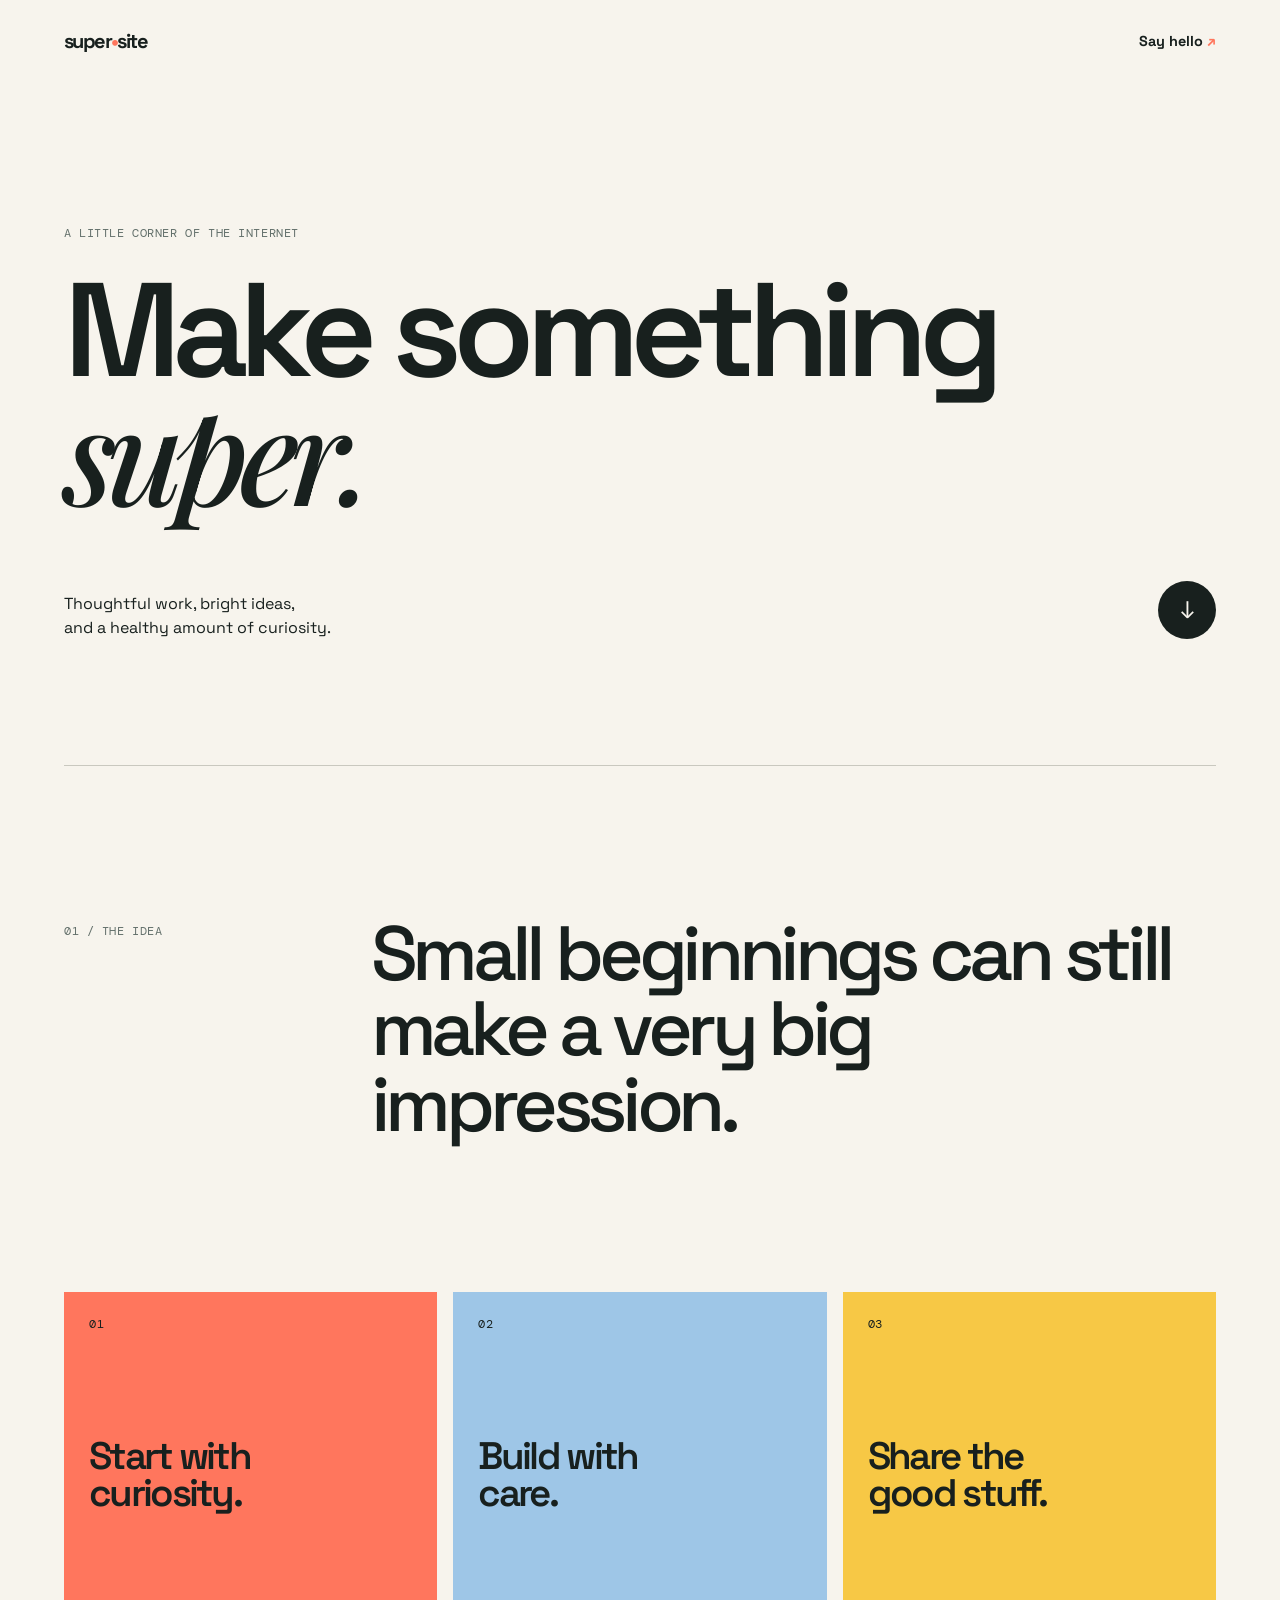
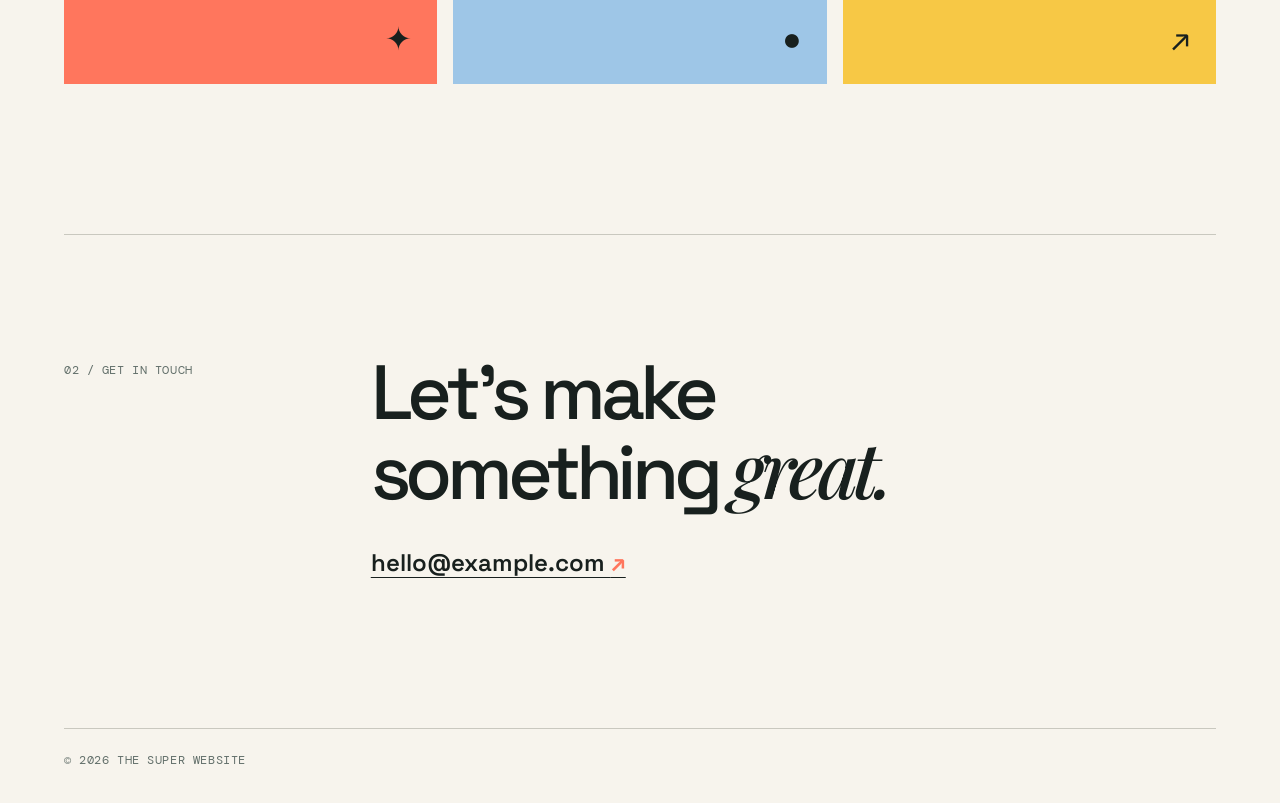
==== index.html @ 9b7f5439 "Create initial website" ====
<!doctype html>
<html lang="en">
  <head>
    <meta charset="UTF-8" />
    <meta name="viewport" content="width=device-width, initial-scale=1.0" />
    <meta name="description" content="The Super Website — big ideas, made simple." />
    <title>The Super Website</title>
    <link rel="stylesheet" href="styles.css" />
  </head>
  <body>
    <main>
      <nav class="nav" aria-label="Main navigation">
        <a class="brand" href="#top">super<span>•</span>site</a>
        <a class="nav-link" href="#hello">Say hello <span aria-hidden="true">↗</span></a>
      </nav>

      <section class="hero" id="top">
        <p class="eyebrow">A little corner of the internet</p>
        <h1>Make something<br /><em>super.</em></h1>
        <div class="hero-bottom">
          <p>Thoughtful work, bright ideas,<br />and a healthy amount of curiosity.</p>
          <a class="round-link" href="#hello" aria-label="Jump to contact section">↓</a>
        </div>
      </section>

      <section class="statement">
        <p class="section-label">01 / The idea</p>
        <h2>Small beginnings can still make a very big impression.</h2>
      </section>

      <section class="cards" aria-label="Highlights">
        <article class="card coral">
          <p>01</p>
          <h3>Start with<br />curiosity.</h3>
          <span>✦</span>
        </article>
        <article class="card blue">
          <p>02</p>
          <h3>Build with<br />care.</h3>
          <span>●</span>
        </article>
        <article class="card yellow">
          <p>03</p>
          <h3>Share the<br />good stuff.</h3>
          <span>↗</span>
        </article>
      </section>

      <section class="hello" id="hello">
        <p class="section-label">02 / Get in touch</p>
        <h2>Let’s make<br />something <em>great.</em></h2>
        <a class="email" href="mailto:hello@example.com">hello@example.com <span>↗</span></a>
      </section>
    </main>
    <footer>© 2026 The Super Website</footer>
  </body>
</html>
---- styles.css ----
@import url('https://fonts.googleapis.com/css2?family=DM+Mono&family=Playfair+Display:ital,wght@0,500;0,600;1,500;1,600&family=Space+Grotesk:wght@400;500;600;700&display=swap');

:root {
  --ink: #18201e;
  --paper: #f7f4ed;
  --coral: #ff765d;
  --blue: #9ec6e7;
  --yellow: #f7c845;
}

* { box-sizing: border-box; }
html { scroll-behavior: smooth; }
body { margin: 0; background: var(--paper); color: var(--ink); font-family: 'Space Grotesk', sans-serif; }
main { max-width: 1320px; margin: 0 auto; padding: 0 5vw; }
.nav { display: flex; justify-content: space-between; align-items: center; padding: 28px 0; font-weight: 700; }
.brand { color: inherit; font-size: 1.25rem; letter-spacing: -.08em; text-decoration: none; }
.brand span { color: var(--coral); }
.nav-link { color: inherit; font-size: .9rem; text-decoration: none; }
.nav-link span, .email span { color: var(--coral); }
.hero { min-height: 76vh; display: flex; flex-direction: column; justify-content: center; padding: 7vh 0 5vh; border-bottom: 1px solid #c9c8bf; }
.eyebrow, .section-label, .card p, footer { font-family: 'DM Mono', monospace; font-size: .72rem; letter-spacing: .05em; text-transform: uppercase; }
.eyebrow { margin: 0 0 30px; color: #63706b; }
h1, h2, h3 { letter-spacing: -.07em; margin: 0; }
h1 { font-size: clamp(4rem, 10.4vw, 9.6rem); font-weight: 600; line-height: .9; }
em { font-family: 'Playfair Display', serif; font-weight: 500; }
.hero-bottom { align-items: end; display: flex; justify-content: space-between; margin-top: 60px; }
.hero-bottom p { line-height: 1.45; margin: 0; }
.round-link { align-items: center; background: var(--ink); border-radius: 50%; color: var(--paper); display: flex; font-size: 1.5rem; height: 58px; justify-content: center; text-decoration: none; width: 58px; }
.statement { display: grid; grid-template-columns: 1fr 3fr; gap: 25px; padding: 150px 0; }
.section-label { color: #63706b; margin: 8px 0 0; }
h2 { font-size: clamp(2.65rem, 6vw, 6rem); font-weight: 500; line-height: .98; }
.cards { display: grid; grid-template-columns: repeat(3, 1fr); gap: 16px; }
.card { aspect-ratio: 1 / 1.05; display: flex; flex-direction: column; justify-content: space-between; padding: 25px; }
.card p { margin: 0; }
.card h3 { font-size: clamp(1.6rem, 3vw, 3rem); font-weight: 600; line-height: .96; }
.card span { align-self: flex-end; font-size: 2rem; }
.coral { background: var(--coral); }.blue { background: var(--blue); }.yellow { background: var(--yellow); }
.hello { border-top: 1px solid #c9c8bf; display: grid; grid-template-columns: 1fr 3fr; gap: 25px; margin-top: 150px; padding: 120px 0 150px; }
.email { color: inherit; font-size: clamp(1rem, 2vw, 1.5rem); font-weight: 600; grid-column: 2; margin-top: 12px; text-decoration-thickness: 1px; text-underline-offset: 6px; }
footer { border-top: 1px solid #c9c8bf; color: #63706b; margin: 0 5vw; max-width: 1320px; padding: 24px 0 35px; }
@media (max-width: 700px) {
  main { padding: 0 6vw; }.hero { min-height: 70vh; }.statement, .hello { display: block; padding: 85px 0; }.statement h2, .hello h2 { margin-top: 35px; }.cards { grid-template-columns: 1fr; }.card { aspect-ratio: 1.5 / 1; }.hello { margin-top: 80px; }.email { display: inline-block; margin-top: 38px; } footer { margin: 0 6vw; }
}
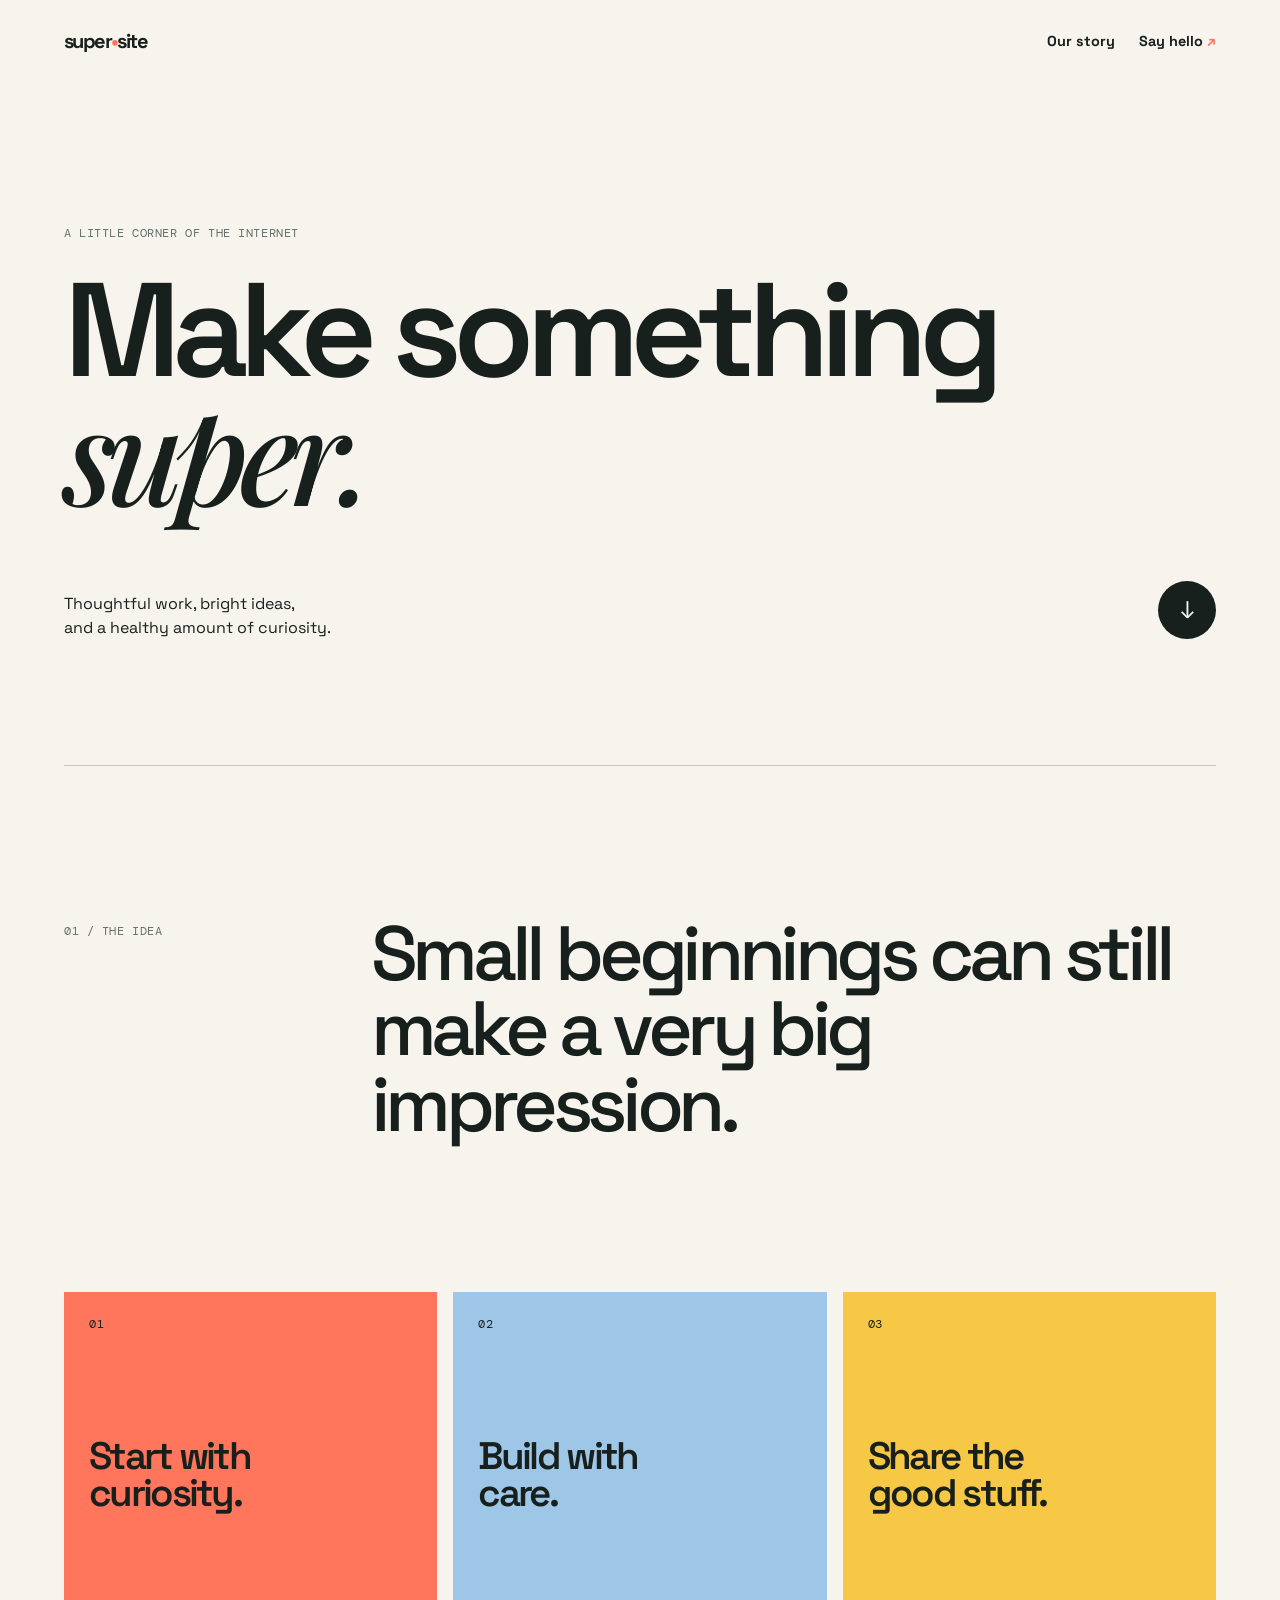
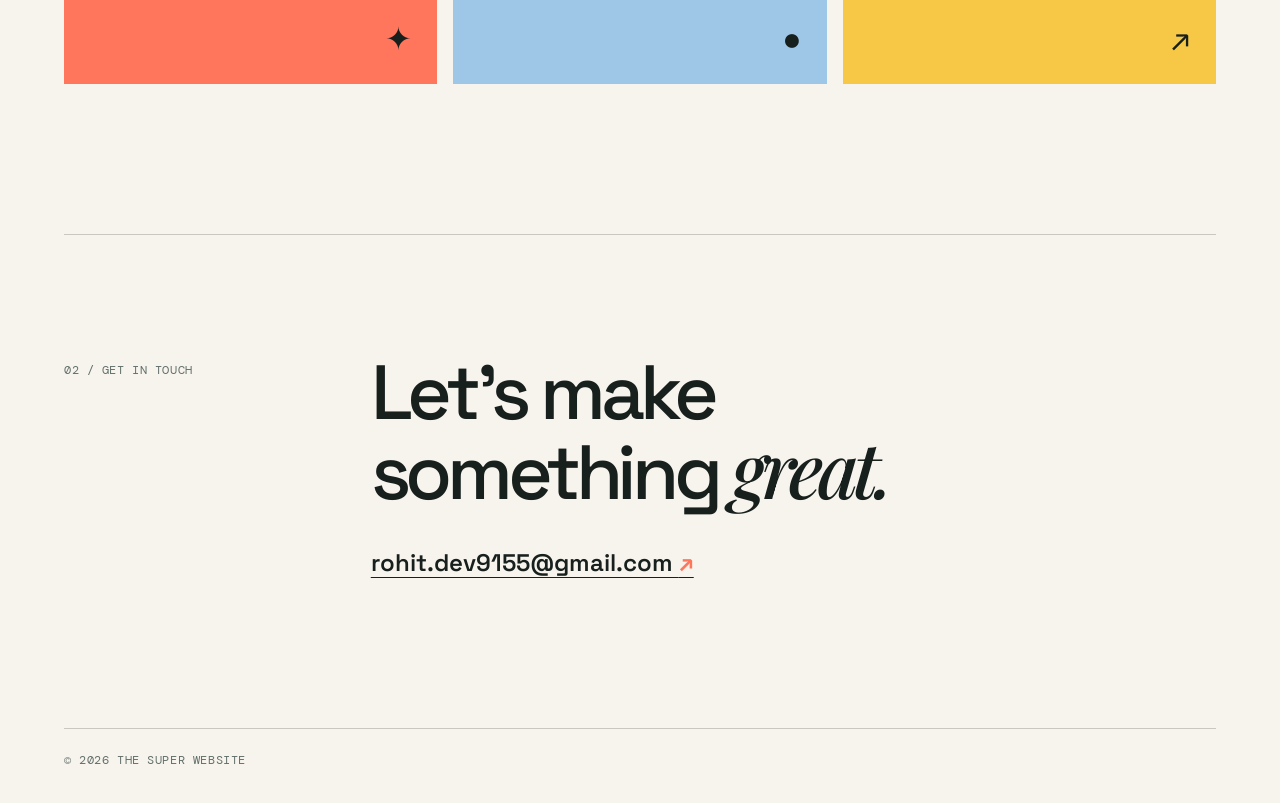
==== commit 1aed9623: "Add story page" ====
--- a/index.html
+++ b/index.html
@@ -11,7 +11,10 @@
     <main>
       <nav class="nav" aria-label="Main navigation">
         <a class="brand" href="#top">super<span>•</span>site</a>
-        <a class="nav-link" href="#hello">Say hello <span aria-hidden="true">↗</span></a>
+        <div class="nav-links">
+          <a class="nav-link" href="story.html">Our story</a>
+          <a class="nav-link" href="#hello">Say hello <span aria-hidden="true">↗</span></a>
+        </div>
       </nav>
 
       <section class="hero" id="top">
@@ -49,7 +52,7 @@
       <section class="hello" id="hello">
         <p class="section-label">02 / Get in touch</p>
         <h2>Let’s make<br />something <em>great.</em></h2>
-        <a class="email" href="mailto:hello@example.com">hello@example.com <span>↗</span></a>
+        <a class="email" href="mailto:rohit.dev9155@gmail.com">rohit.dev9155@gmail.com <span>↗</span></a>
       </section>
     </main>
     <footer>© 2026 The Super Website</footer>
--- a/styles.css
+++ b/styles.css
@@ -13,6 +13,7 @@
 body { margin: 0; background: var(--paper); color: var(--ink); font-family: 'Space Grotesk', sans-serif; }
 main { max-width: 1320px; margin: 0 auto; padding: 0 5vw; }
 .nav { display: flex; justify-content: space-between; align-items: center; padding: 28px 0; font-weight: 700; }
+.nav-links { display: flex; gap: 24px; }
 .brand { color: inherit; font-size: 1.25rem; letter-spacing: -.08em; text-decoration: none; }
 .brand span { color: var(--coral); }
 .nav-link { color: inherit; font-size: .9rem; text-decoration: none; }
@@ -37,7 +38,19 @@
 .coral { background: var(--coral); }.blue { background: var(--blue); }.yellow { background: var(--yellow); }
 .hello { border-top: 1px solid #c9c8bf; display: grid; grid-template-columns: 1fr 3fr; gap: 25px; margin-top: 150px; padding: 120px 0 150px; }
 .email { color: inherit; font-size: clamp(1rem, 2vw, 1.5rem); font-weight: 600; grid-column: 2; margin-top: 12px; text-decoration-thickness: 1px; text-underline-offset: 6px; }
+.story-hero { border-bottom: 1px solid #c9c8bf; padding: 11vh 0 12vh; }
+.story-hero h1 { margin-top: 32px; }
+.story-intro { font-size: clamp(1.2rem, 2.3vw, 1.75rem); line-height: 1.3; margin: 64px 0 0 auto; max-width: 450px; }
+.principles { display: grid; gap: 25px; grid-template-columns: 1fr 3fr; padding: 140px 0; }
+.principles > .section-label { margin-top: 14px; }
+.principle-list article { align-items: start; border-top: 1px solid #c9c8bf; display: grid; gap: 24px; grid-template-columns: 60px 1fr 1fr; padding: 26px 0 42px; }
+.principle-list span { font-family: 'DM Mono', monospace; font-size: .74rem; padding-top: 9px; }
+.principle-list h2 { font-size: clamp(2.2rem, 4vw, 4.2rem); }
+.principle-list p { line-height: 1.45; margin: 10px 0 0; max-width: 250px; }
+.story-cta { background: var(--blue); margin-bottom: 110px; padding: clamp(40px, 7vw, 90px); }
+.story-cta h2 { margin-top: 65px; }
+.story-cta a { color: inherit; text-decoration: none; }
 footer { border-top: 1px solid #c9c8bf; color: #63706b; margin: 0 5vw; max-width: 1320px; padding: 24px 0 35px; }
 @media (max-width: 700px) {
-  main { padding: 0 6vw; }.hero { min-height: 70vh; }.statement, .hello { display: block; padding: 85px 0; }.statement h2, .hello h2 { margin-top: 35px; }.cards { grid-template-columns: 1fr; }.card { aspect-ratio: 1.5 / 1; }.hello { margin-top: 80px; }.email { display: inline-block; margin-top: 38px; } footer { margin: 0 6vw; }
+  main { padding: 0 6vw; }.nav-links { gap: 16px; }.hero { min-height: 70vh; }.statement, .hello, .principles { display: block; padding: 85px 0; }.statement h2, .hello h2, .principles h2 { margin-top: 35px; }.cards { grid-template-columns: 1fr; }.card { aspect-ratio: 1.5 / 1; }.hello { margin-top: 80px; }.email { display: inline-block; margin-top: 38px; }.principle-list { margin-top: 45px; }.principle-list article { grid-template-columns: 35px 1fr; }.principle-list p { grid-column: 2; margin-top: 0; }.story-hero { padding: 8vh 0; }.story-intro { margin-top: 45px; }.story-cta { margin-bottom: 65px; } footer { margin: 0 6vw; }
 }
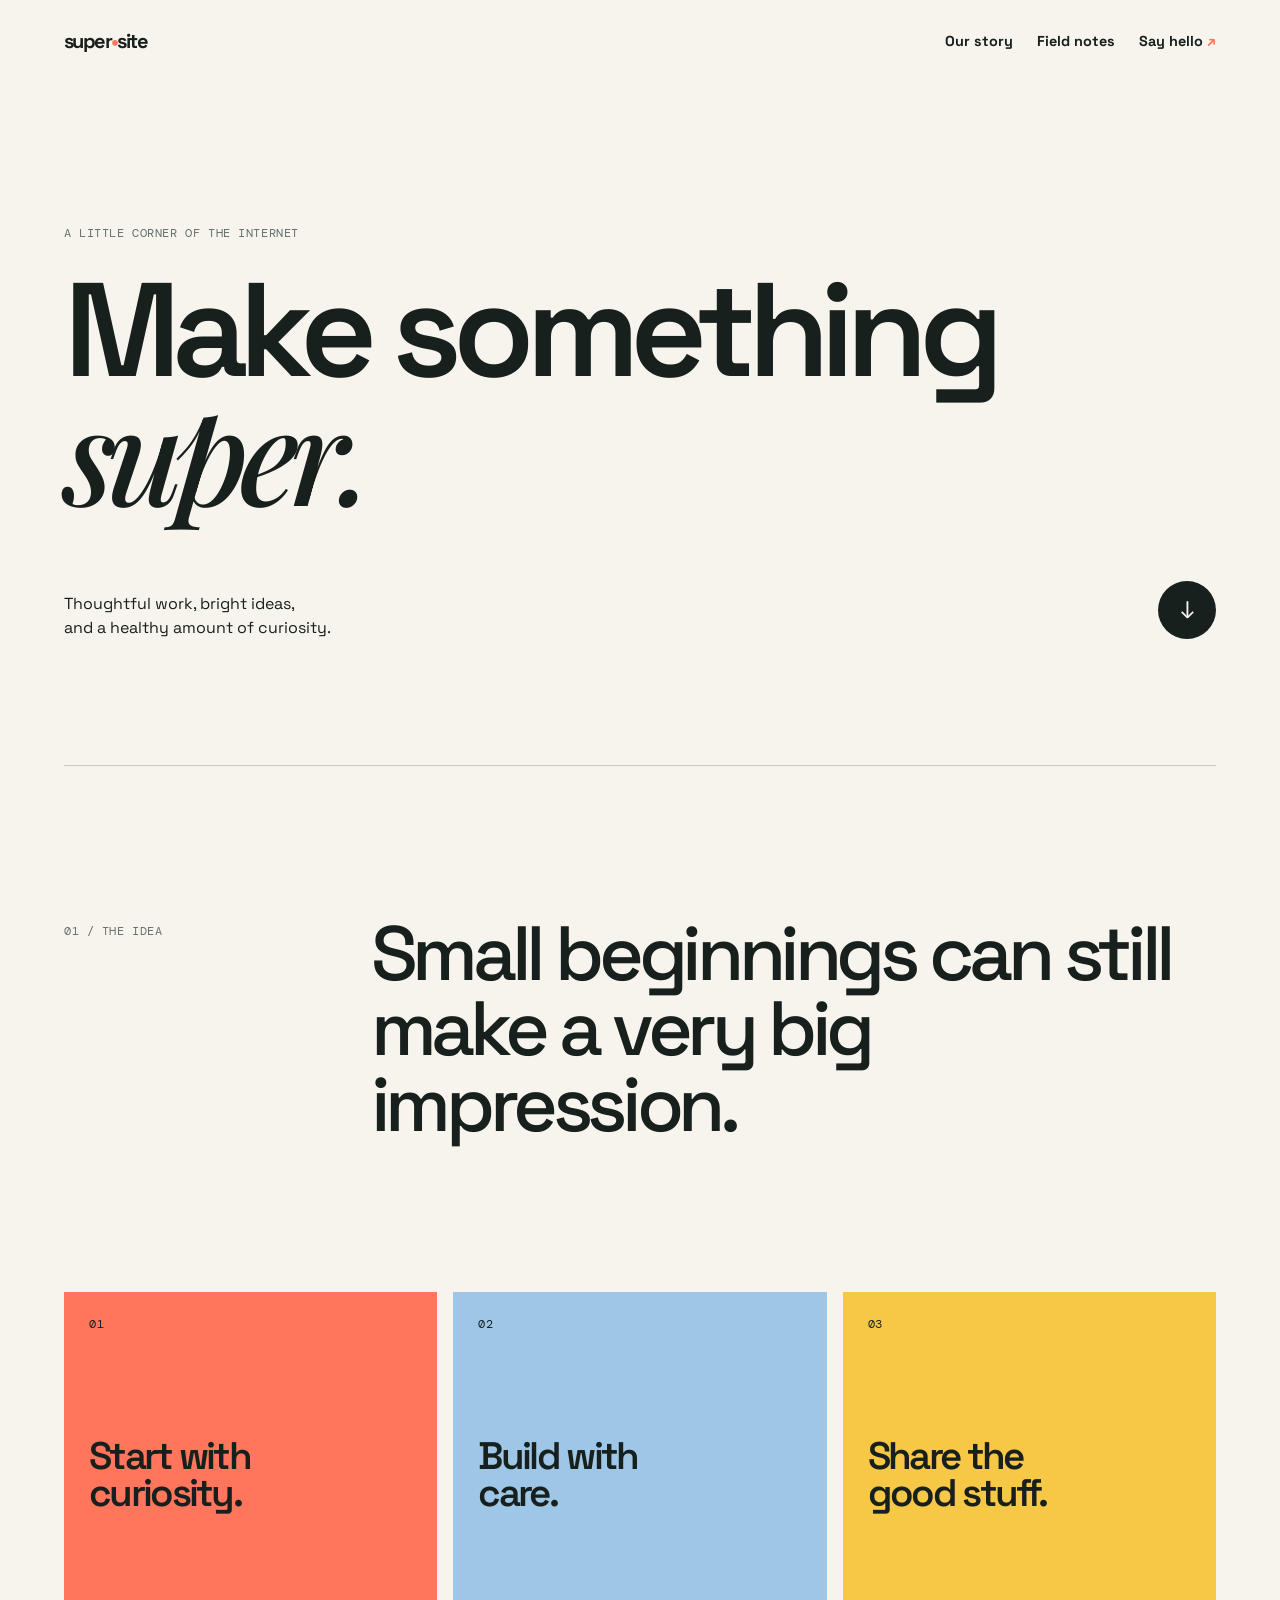
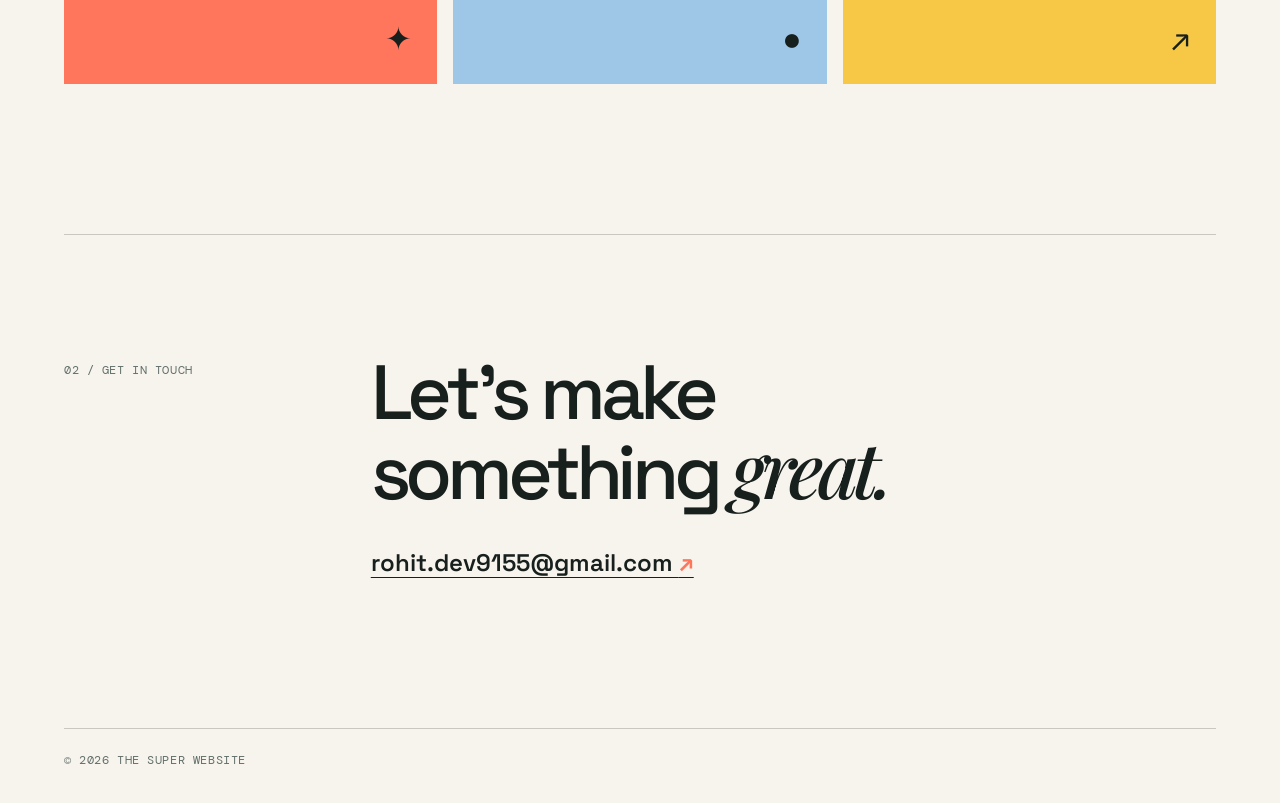
==== commit 64c5d4f4: "Add field notes page" ====
--- a/index.html
+++ b/index.html
@@ -13,6 +13,7 @@
         <a class="brand" href="#top">super<span>•</span>site</a>
         <div class="nav-links">
           <a class="nav-link" href="story.html">Our story</a>
+          <a class="nav-link" href="notes.html">Field notes</a>
           <a class="nav-link" href="#hello">Say hello <span aria-hidden="true">↗</span></a>
         </div>
       </nav>
--- a/styles.css
+++ b/styles.css
@@ -50,7 +50,22 @@
 .story-cta { background: var(--blue); margin-bottom: 110px; padding: clamp(40px, 7vw, 90px); }
 .story-cta h2 { margin-top: 65px; }
 .story-cta a { color: inherit; text-decoration: none; }
+.notes-hero { border-bottom: 1px solid #c9c8bf; padding: 10vh 0 9vh; }
+.notes-hero h1 { margin-top: 30px; }
+.notes-hero > p:last-child { font-size: 1.15rem; line-height: 1.4; margin: 50px 0 0 auto; max-width: 350px; }
+.note-grid { display: grid; gap: 16px; grid-template-columns: 1.35fr 1fr; padding: 80px 0 130px; }
+.note { border: 1px solid #c9c8bf; display: flex; flex-direction: column; min-height: 430px; padding: 25px; }
+.featured-note { background: var(--coral); border: 0; grid-row: span 2; min-height: 876px; }
+.accent-note { background: var(--yellow); border: 0; }
+.note-meta { display: flex; font-family: 'DM Mono', monospace; font-size: .68rem; justify-content: space-between; letter-spacing: .03em; text-transform: uppercase; }
+.note-number { font-family: 'DM Mono', monospace; font-size: .75rem; margin: auto 0 20px; }
+.note h2 { font-size: clamp(2rem, 3.2vw, 3.4rem); line-height: .95; }
+.note-copy { line-height: 1.4; margin: 22px 0 0; max-width: 330px; }
+.note-mark { align-self: end; font-size: 2rem; margin-top: auto; }
+.note ul { line-height: 1.75; list-style: '—  '; margin: 25px 0 0; padding-left: 18px; }
+.notes-signoff { border-top: 1px solid #c9c8bf; padding: 100px 0 145px; }
+.notes-signoff h2 { margin-top: 48px; }
 footer { border-top: 1px solid #c9c8bf; color: #63706b; margin: 0 5vw; max-width: 1320px; padding: 24px 0 35px; }
 @media (max-width: 700px) {
-  main { padding: 0 6vw; }.nav-links { gap: 16px; }.hero { min-height: 70vh; }.statement, .hello, .principles { display: block; padding: 85px 0; }.statement h2, .hello h2, .principles h2 { margin-top: 35px; }.cards { grid-template-columns: 1fr; }.card { aspect-ratio: 1.5 / 1; }.hello { margin-top: 80px; }.email { display: inline-block; margin-top: 38px; }.principle-list { margin-top: 45px; }.principle-list article { grid-template-columns: 35px 1fr; }.principle-list p { grid-column: 2; margin-top: 0; }.story-hero { padding: 8vh 0; }.story-intro { margin-top: 45px; }.story-cta { margin-bottom: 65px; } footer { margin: 0 6vw; }
+  main { padding: 0 6vw; }.nav-links { gap: 16px; }.hero { min-height: 70vh; }.statement, .hello, .principles { display: block; padding: 85px 0; }.statement h2, .hello h2, .principles h2 { margin-top: 35px; }.cards { grid-template-columns: 1fr; }.card { aspect-ratio: 1.5 / 1; }.hello { margin-top: 80px; }.email { display: inline-block; margin-top: 38px; }.principle-list { margin-top: 45px; }.principle-list article { grid-template-columns: 35px 1fr; }.principle-list p { grid-column: 2; margin-top: 0; }.story-hero { padding: 8vh 0; }.story-intro { margin-top: 45px; }.story-cta { margin-bottom: 65px; }.notes-hero { padding: 8vh 0; }.note-grid { grid-template-columns: 1fr; padding: 50px 0 80px; }.note, .featured-note { min-height: 420px; }.notes-signoff { padding: 80px 0 105px; } footer { margin: 0 6vw; }
 }
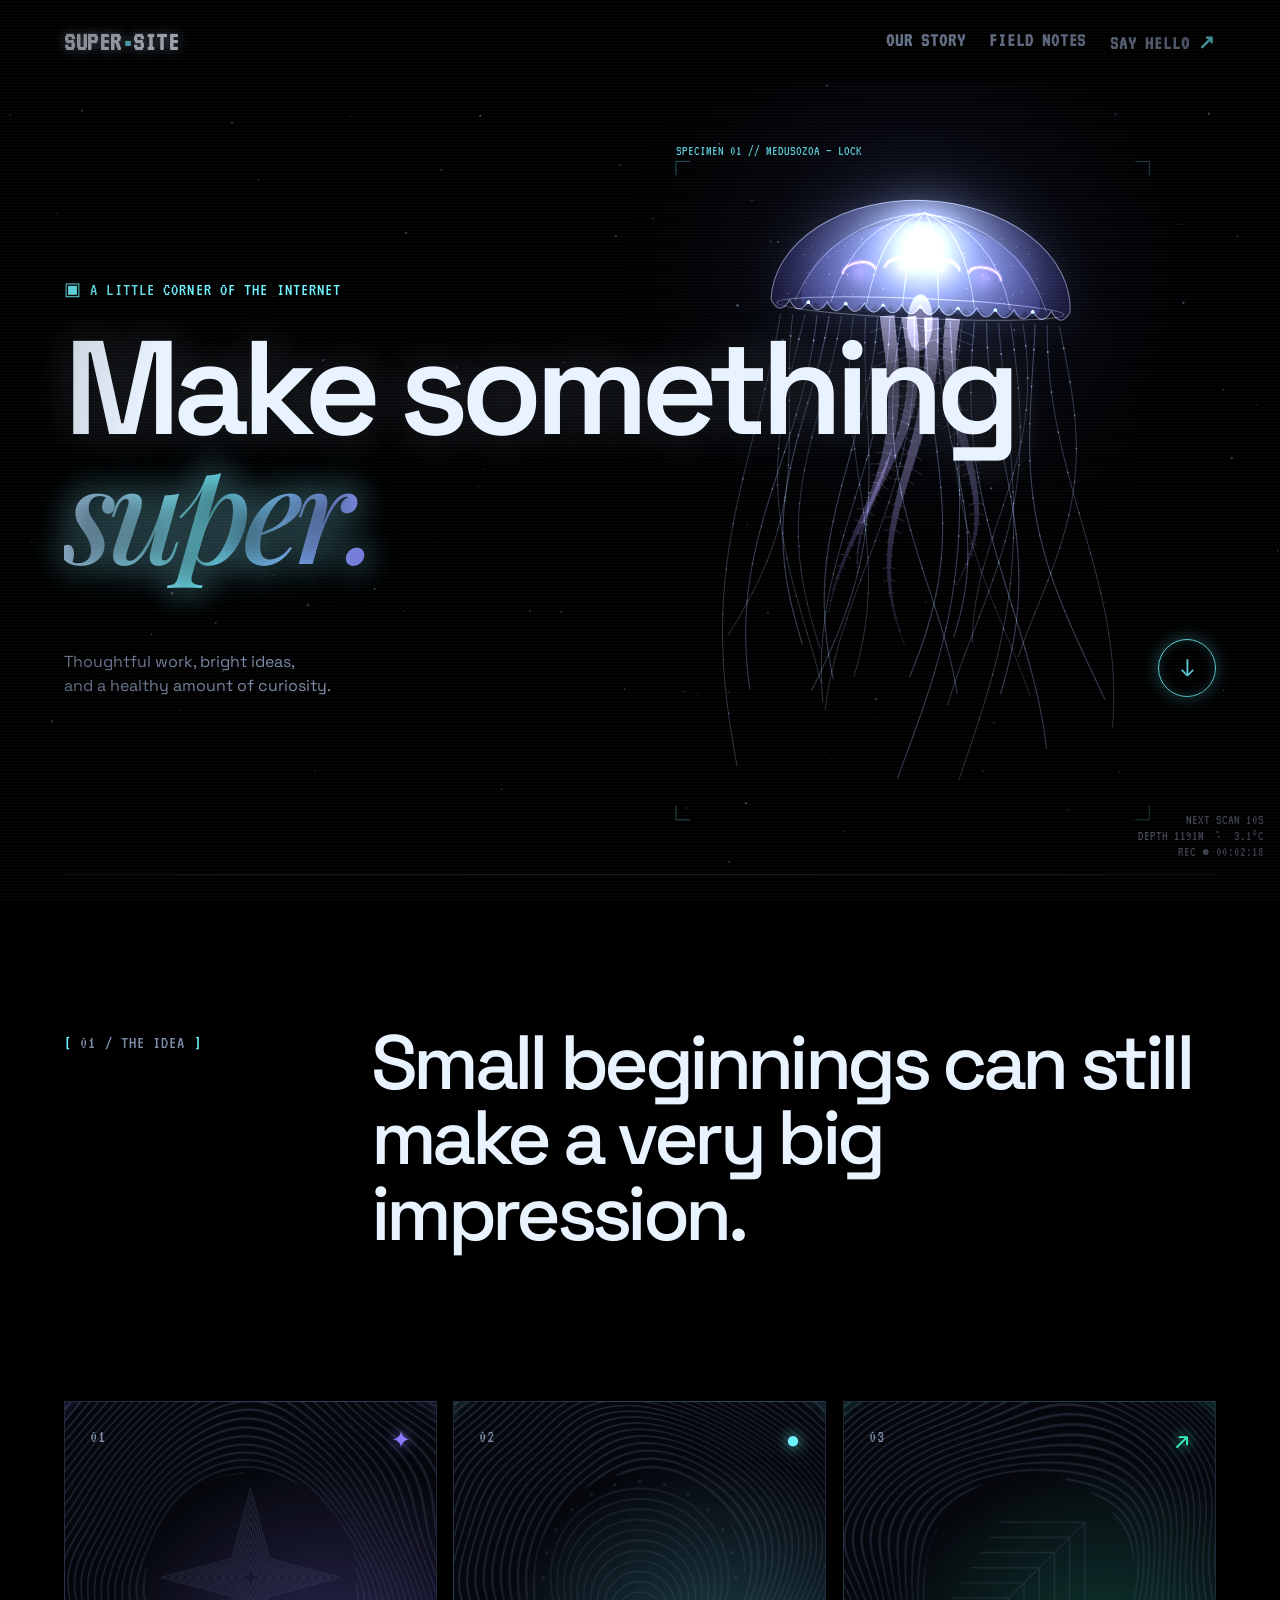
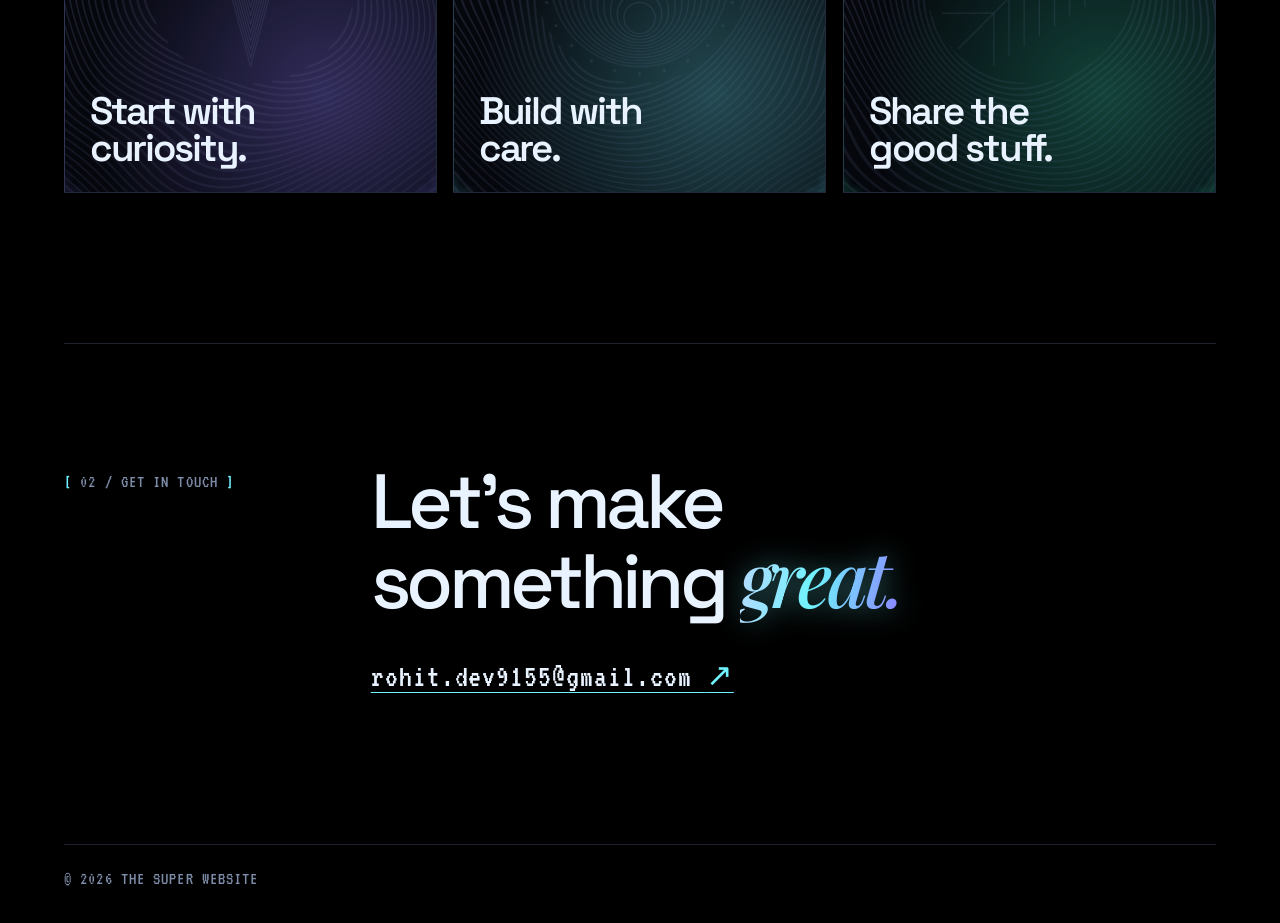
==== commit 5fa6c26c: "Add bioluminescent HUD theme, specimen scan and holographic cards - Dark neon HUD restyle across all" ====
--- a/index.html
+++ b/index.html
@@ -5,7 +5,9 @@
     <meta name="viewport" content="width=device-width, initial-scale=1.0" />
     <meta name="description" content="The Super Website — big ideas, made simple." />
     <title>The Super Website</title>
-    <link rel="stylesheet" href="styles.css" />
+    <link rel="stylesheet" href="styles.css?v=13" />
+    <script src="scan.js?v=13" defer></script>
+    <script src="holo.js?v=2" defer></script>
   </head>
   <body>
     <main>
@@ -19,6 +21,7 @@
       </nav>
 
       <section class="hero" id="top">
+        <canvas class="scan" data-specimens="medusa,squid,ctenophore,angler" aria-hidden="true"></canvas>
         <p class="eyebrow">A little corner of the internet</p>
         <h1>Make something<br /><em>super.</em></h1>
         <div class="hero-bottom">
@@ -33,17 +36,17 @@
       </section>
 
       <section class="cards" aria-label="Highlights">
-        <article class="card coral">
+        <article class="card coral" data-holo="star">
           <p>01</p>
           <h3>Start with<br />curiosity.</h3>
           <span>✦</span>
         </article>
-        <article class="card blue">
+        <article class="card blue" data-holo="orbit">
           <p>02</p>
           <h3>Build with<br />care.</h3>
           <span>●</span>
         </article>
-        <article class="card yellow">
+        <article class="card yellow" data-holo="arrow">
           <p>03</p>
           <h3>Share the<br />good stuff.</h3>
           <span>↗</span>
--- a/styles.css
+++ b/styles.css
@@ -1,71 +1,211 @@
-@import url('https://fonts.googleapis.com/css2?family=DM+Mono&family=Playfair+Display:ital,wght@0,500;0,600;1,500;1,600&family=Space+Grotesk:wght@400;500;600;700&display=swap');
-
+@import url('https://fonts.googleapis.com/css2?family=DM+Mono&family=VT323&family=Playfair+Display:ital,wght@1,500;1,600&family=Space+Grotesk:wght@400;500;600;700&display=swap');
+
+/* Bioluminescent HUD theme */
 :root {
-  --ink: #18201e;
-  --paper: #f7f4ed;
-  --coral: #ff765d;
-  --blue: #9ec6e7;
-  --yellow: #f7c845;
+  --void: #000;
+  --ink: #e9f3ff;          /* primary text, cold white */
+  --dim: #7d8ca8;          /* secondary text */
+  --line: rgba(160, 190, 255, .18);
+  --glow: #bcd7ff;         /* white-blue glow core */
+  --cyan: #6ff3ff;
+  --violet: #8f7bff;
+  --aqua: #3dffc5;
+  --hud: 'VT323', 'DM Mono', monospace;
 }
 
 * { box-sizing: border-box; }
-html { scroll-behavior: smooth; }
-body { margin: 0; background: var(--paper); color: var(--ink); font-family: 'Space Grotesk', sans-serif; }
-main { max-width: 1320px; margin: 0 auto; padding: 0 5vw; }
-.nav { display: flex; justify-content: space-between; align-items: center; padding: 28px 0; font-weight: 700; }
+html { scroll-behavior: smooth; background: var(--void); }
+body { margin: 0; background: var(--void); color: var(--ink); font-family: 'Space Grotesk', sans-serif; overflow-x: clip; }
+::selection { background: var(--cyan); color: #000; }
+
+/* faint scanlines + vignette over everything */
+body::after {
+  content: ''; position: fixed; inset: 0; pointer-events: none; z-index: 50;
+  background:
+    repeating-linear-gradient(0deg, rgba(255,255,255,.025) 0 1px, transparent 1px 3px),
+    radial-gradient(ellipse at center, transparent 55%, rgba(0,0,0,.55) 100%);
+}
+
+main { max-width: 1320px; margin: 0 auto; padding: 0 5vw; position: relative; }
+
+/* ---------- nav ---------- */
+.nav { display: flex; justify-content: space-between; align-items: center; padding: 28px 0; font-weight: 700; position: relative; z-index: 2; }
 .nav-links { display: flex; gap: 24px; }
-.brand { color: inherit; font-size: 1.25rem; letter-spacing: -.08em; text-decoration: none; }
-.brand span { color: var(--coral); }
-.nav-link { color: inherit; font-size: .9rem; text-decoration: none; }
-.nav-link span, .email span { color: var(--coral); }
-.hero { min-height: 76vh; display: flex; flex-direction: column; justify-content: center; padding: 7vh 0 5vh; border-bottom: 1px solid #c9c8bf; }
-.eyebrow, .section-label, .card p, footer { font-family: 'DM Mono', monospace; font-size: .72rem; letter-spacing: .05em; text-transform: uppercase; }
-.eyebrow { margin: 0 0 30px; color: #63706b; }
-h1, h2, h3 { letter-spacing: -.07em; margin: 0; }
-h1 { font-size: clamp(4rem, 10.4vw, 9.6rem); font-weight: 600; line-height: .9; }
-em { font-family: 'Playfair Display', serif; font-weight: 500; }
+.brand { color: inherit; font-family: var(--hud); font-size: 1.7rem; letter-spacing: .02em; text-decoration: none; text-transform: uppercase; text-shadow: 0 0 12px rgba(188,215,255,.6); }
+.brand span { color: var(--cyan); }
+.nav-link { color: var(--dim); font-family: var(--hud); font-size: 1.25rem; letter-spacing: .04em; text-decoration: none; text-transform: uppercase; transition: color .2s, text-shadow .2s; }
+.nav-link:hover { color: var(--ink); text-shadow: 0 0 10px var(--cyan); }
+.nav-link span, .email span { color: var(--cyan); }
+
+/* ---------- shared type ---------- */
+.eyebrow, .section-label, .card p, footer, .note-meta, .note-number, .principle-list span {
+  font-family: var(--hud); font-size: 1.15rem; letter-spacing: .06em; text-transform: uppercase;
+}
+.eyebrow { margin: 0 0 30px; color: var(--cyan); text-shadow: 0 0 8px rgba(111,243,255,.6); }
+.eyebrow::before { content: '▣ '; }
+.section-label { color: var(--dim); margin: 8px 0 0; }
+.section-label::before { content: '[ '; color: var(--cyan); }
+.section-label::after { content: ' ]'; color: var(--cyan); }
+h1, h2, h3 { letter-spacing: -.06em; margin: 0; }
+h1 { font-size: clamp(3.6rem, 10.4vw, 9.6rem); font-weight: 600; line-height: .9; text-shadow: 0 0 40px rgba(188,215,255,.35); }
+h2 { font-size: clamp(2.5rem, 6vw, 6rem); font-weight: 500; line-height: .98; }
+em {
+  font-family: 'Playfair Display', serif; font-weight: 500;
+  background: linear-gradient(100deg, var(--glow), var(--cyan) 45%, var(--violet));
+  -webkit-background-clip: text; background-clip: text; color: transparent;
+  filter: drop-shadow(0 0 14px rgba(111,243,255,.45));
+  padding-right: .08em;
+}
+
+/* ---------- HUD bracket frame (reusable) ---------- */
+.card, .note, .story-cta, .principle-list article { position: relative; }
+.card::before, .note::before, .story-cta::before {
+  content: ''; position: absolute; inset: -1px; pointer-events: none;
+  --c: var(--cyan); --s: 18px;
+  background:
+    linear-gradient(var(--c), var(--c)) top left / var(--s) 1px,
+    linear-gradient(var(--c), var(--c)) top left / 1px var(--s),
+    linear-gradient(var(--c), var(--c)) top right / var(--s) 1px,
+    linear-gradient(var(--c), var(--c)) top right / 1px var(--s),
+    linear-gradient(var(--c), var(--c)) bottom left / var(--s) 1px,
+    linear-gradient(var(--c), var(--c)) bottom left / 1px var(--s),
+    linear-gradient(var(--c), var(--c)) bottom right / var(--s) 1px,
+    linear-gradient(var(--c), var(--c)) bottom right / 1px var(--s);
+  background-repeat: no-repeat;
+  filter: drop-shadow(0 0 4px var(--c));
+  transition: inset .35s cubic-bezier(.2,.8,.2,1);
+}
+.card:hover::before, .note:hover::before { inset: 8px; }
+
+/* ---------- scan canvas ---------- */
+.hero, .story-hero, .notes-hero { position: relative; isolation: isolate; }
+.scan {
+  position: absolute; z-index: -1; top: 0; bottom: 0; left: 50%;
+  width: 100vw; height: 100%; transform: translateX(-50%);
+  display: block; pointer-events: none;
+}
+.hero > :not(.scan), .story-hero > :not(.scan), .notes-hero > :not(.scan) { position: relative; }
+/* keep copy legible when a specimen drifts behind it */
+.hero p, .story-intro, .notes-hero > p:last-child { text-shadow: 0 0 10px #000, 0 0 22px #000; }
+.hero h1, .story-hero h1, .notes-hero h1 { text-shadow: 0 0 30px rgba(0,0,0,.9), 0 0 40px rgba(188,215,255,.3); }
+
+/* ---------- home ---------- */
+.hero { min-height: 88vh; display: flex; flex-direction: column; justify-content: center; padding: 7vh 0 5vh; border-bottom: 1px solid var(--line); }
 .hero-bottom { align-items: end; display: flex; justify-content: space-between; margin-top: 60px; }
-.hero-bottom p { line-height: 1.45; margin: 0; }
-.round-link { align-items: center; background: var(--ink); border-radius: 50%; color: var(--paper); display: flex; font-size: 1.5rem; height: 58px; justify-content: center; text-decoration: none; width: 58px; }
+.hero-bottom p { color: var(--dim); line-height: 1.45; margin: 0; }
+.round-link {
+  align-items: center; border: 1px solid var(--cyan); border-radius: 50%; color: var(--cyan);
+  display: flex; font-size: 1.5rem; height: 58px; justify-content: center; text-decoration: none; width: 58px;
+  box-shadow: 0 0 18px rgba(111,243,255,.35), inset 0 0 12px rgba(111,243,255,.2);
+  animation: pulse 2.6s ease-in-out infinite;
+}
+@keyframes pulse { 50% { box-shadow: 0 0 34px rgba(111,243,255,.6), inset 0 0 18px rgba(111,243,255,.35); } }
 .statement { display: grid; grid-template-columns: 1fr 3fr; gap: 25px; padding: 150px 0; }
-.section-label { color: #63706b; margin: 8px 0 0; }
-h2 { font-size: clamp(2.65rem, 6vw, 6rem); font-weight: 500; line-height: .98; }
 .cards { display: grid; grid-template-columns: repeat(3, 1fr); gap: 16px; }
-.card { aspect-ratio: 1 / 1.05; display: flex; flex-direction: column; justify-content: space-between; padding: 25px; }
-.card p { margin: 0; }
+.card {
+  aspect-ratio: 1 / 1.05; display: flex; flex-direction: column; justify-content: space-between; padding: 25px;
+  background: radial-gradient(circle at 70% 75%, var(--tint) 0%, transparent 60%), #05070d;
+  border: 1px solid var(--line); overflow: hidden;
+}
+.card p { color: var(--dim); margin: 0; }
 .card h3 { font-size: clamp(1.6rem, 3vw, 3rem); font-weight: 600; line-height: .96; }
-.card span { align-self: flex-end; font-size: 2rem; }
-.coral { background: var(--coral); }.blue { background: var(--blue); }.yellow { background: var(--yellow); }
-.hello { border-top: 1px solid #c9c8bf; display: grid; grid-template-columns: 1fr 3fr; gap: 25px; margin-top: 150px; padding: 120px 0 150px; }
-.email { color: inherit; font-size: clamp(1rem, 2vw, 1.5rem); font-weight: 600; grid-column: 2; margin-top: 12px; text-decoration-thickness: 1px; text-underline-offset: 6px; }
-.story-hero { border-bottom: 1px solid #c9c8bf; padding: 11vh 0 12vh; }
+.card span { align-self: flex-end; color: var(--c-accent); font-size: 2rem; text-shadow: 0 0 14px var(--c-accent); }
+.coral { --tint: rgba(143,123,255,.32); --c-accent: var(--violet); }
+.blue { --tint: rgba(111,243,255,.28); --c-accent: var(--cyan); }
+.yellow { --tint: rgba(61,255,197,.24); --c-accent: var(--aqua); }
+.coral::before { --c: var(--violet); } .yellow::before { --c: var(--aqua); }
+.hello { border-top: 1px solid var(--line); display: grid; grid-template-columns: 1fr 3fr; gap: 25px; margin-top: 150px; padding: 120px 0 150px; }
+.email { color: var(--ink); font-family: var(--hud); font-size: clamp(1.4rem, 2.6vw, 2rem); grid-column: 2; letter-spacing: .03em; margin-top: 12px; text-decoration-color: var(--cyan); text-decoration-thickness: 1px; text-underline-offset: 6px; }
+.email:hover { text-shadow: 0 0 12px var(--cyan); }
+
+/* ---------- story ---------- */
+.story-hero { border-bottom: 1px solid var(--line); padding: 11vh 0 12vh; min-height: 80vh; }
 .story-hero h1 { margin-top: 32px; }
-.story-intro { font-size: clamp(1.2rem, 2.3vw, 1.75rem); line-height: 1.3; margin: 64px 0 0 auto; max-width: 450px; }
+.story-intro { color: var(--dim); font-size: clamp(1.2rem, 2.3vw, 1.75rem); line-height: 1.3; margin: 64px 0 0 auto; max-width: 450px; }
 .principles { display: grid; gap: 25px; grid-template-columns: 1fr 3fr; padding: 140px 0; }
 .principles > .section-label { margin-top: 14px; }
-.principle-list article { align-items: start; border-top: 1px solid #c9c8bf; display: grid; gap: 24px; grid-template-columns: 60px 1fr 1fr; padding: 26px 0 42px; }
-.principle-list span { font-family: 'DM Mono', monospace; font-size: .74rem; padding-top: 9px; }
+.principle-list article { align-items: start; border-top: 1px solid var(--line); display: grid; gap: 24px; grid-template-columns: 60px 1fr 1fr; padding: 26px 0 42px; }
+.principle-list span { color: var(--cyan); padding-top: 9px; }
 .principle-list h2 { font-size: clamp(2.2rem, 4vw, 4.2rem); }
-.principle-list p { line-height: 1.45; margin: 10px 0 0; max-width: 250px; }
-.story-cta { background: var(--blue); margin-bottom: 110px; padding: clamp(40px, 7vw, 90px); }
+.principle-list p { color: var(--dim); line-height: 1.45; margin: 10px 0 0; max-width: 250px; }
+.story-cta { background: radial-gradient(ellipse at 80% 100%, rgba(143,123,255,.3), transparent 60%), #05070d; border: 1px solid var(--line); margin-bottom: 110px; padding: clamp(40px, 7vw, 90px); }
 .story-cta h2 { margin-top: 65px; }
-.story-cta a { color: inherit; text-decoration: none; }
-.notes-hero { border-bottom: 1px solid #c9c8bf; padding: 10vh 0 9vh; }
+.story-cta a { color: var(--cyan); text-decoration: none; text-shadow: 0 0 18px rgba(111,243,255,.5); }
+
+/* ---------- notes ---------- */
+.notes-hero { border-bottom: 1px solid var(--line); padding: 10vh 0 9vh; min-height: 75vh; }
 .notes-hero h1 { margin-top: 30px; }
-.notes-hero > p:last-child { font-size: 1.15rem; line-height: 1.4; margin: 50px 0 0 auto; max-width: 350px; }
+.notes-hero > p:last-child { color: var(--dim); font-size: 1.15rem; line-height: 1.4; margin: 50px 0 0 auto; max-width: 350px; }
 .note-grid { display: grid; gap: 16px; grid-template-columns: 1.35fr 1fr; padding: 80px 0 130px; }
-.note { border: 1px solid #c9c8bf; display: flex; flex-direction: column; min-height: 430px; padding: 25px; }
-.featured-note { background: var(--coral); border: 0; grid-row: span 2; min-height: 876px; }
-.accent-note { background: var(--yellow); border: 0; }
-.note-meta { display: flex; font-family: 'DM Mono', monospace; font-size: .68rem; justify-content: space-between; letter-spacing: .03em; text-transform: uppercase; }
-.note-number { font-family: 'DM Mono', monospace; font-size: .75rem; margin: auto 0 20px; }
+.note { background: #05070d; border: 1px solid var(--line); display: flex; flex-direction: column; min-height: 430px; padding: 25px; }
+.featured-note { background: radial-gradient(circle at 30% 85%, rgba(111,243,255,.22), transparent 60%), #05070d; grid-row: span 2; min-height: 876px; }
+.accent-note { background: radial-gradient(circle at 80% 80%, rgba(143,123,255,.28), transparent 60%), #05070d; }
+.accent-note::before { --c: var(--violet); }
+.note-meta { color: var(--dim); display: flex; justify-content: space-between; }
+.note-number { color: var(--cyan); margin: auto 0 20px; }
 .note h2 { font-size: clamp(2rem, 3.2vw, 3.4rem); line-height: .95; }
-.note-copy { line-height: 1.4; margin: 22px 0 0; max-width: 330px; }
-.note-mark { align-self: end; font-size: 2rem; margin-top: auto; }
-.note ul { line-height: 1.75; list-style: '—  '; margin: 25px 0 0; padding-left: 18px; }
-.notes-signoff { border-top: 1px solid #c9c8bf; padding: 100px 0 145px; }
+.note-copy { color: var(--dim); line-height: 1.4; margin: 22px 0 0; max-width: 330px; }
+.note-mark { align-self: end; color: var(--cyan); font-size: 2rem; margin-top: auto; text-shadow: 0 0 14px var(--cyan); }
+.note ul { color: var(--dim); line-height: 1.75; list-style: '▸  '; margin: 25px 0 0; padding-left: 18px; }
+.notes-signoff { border-top: 1px solid var(--line); padding: 100px 0 145px; }
 .notes-signoff h2 { margin-top: 48px; }
-footer { border-top: 1px solid #c9c8bf; color: #63706b; margin: 0 5vw; max-width: 1320px; padding: 24px 0 35px; }
+
+/* ---------- holographic damascus cards (holo.js) ---------- */
+.holo-card {
+  --mx: 50%; --my: 45%; --px: .5; --py: .5; --hover: 0; --rx: 0deg; --ry: 0deg;
+  isolation: isolate;
+  transform: perspective(900px) rotateX(var(--rx)) rotateY(var(--ry));
+  transition: transform .6s cubic-bezier(.2,.8,.2,1), box-shadow .4s;
+}
+.holo-card.is-active { transition: transform .12s linear, box-shadow .4s; box-shadow: 0 30px 60px -20px rgba(111,243,255,.18); }
+.holo { position: absolute; inset: 0; z-index: -1; pointer-events: none; }
+.holo > div {
+  position: absolute; inset: 0;
+  -webkit-mask-image: var(--pattern); mask-image: var(--pattern);
+  -webkit-mask-size: 100% 100%; mask-size: 100% 100%;
+  -webkit-mask-repeat: no-repeat; mask-repeat: no-repeat;
+}
+/* faint etched lines, always visible */
+.holo-lines { background: linear-gradient(160deg, rgba(190,205,255,.16), rgba(140,150,220,.07)); }
+/* iridescent foil, only where the pointer's light falls */
+.holo > .holo-foil {
+  /* rainbow wraps around the emblem and turns as the pointer moves */
+  background: conic-gradient(from calc(var(--px) * 240deg + var(--py) * 120deg) at var(--hc, 50% 45%),
+    #ff5ec4, #ffb36e, #f6ff7d, #7dffb0, #5ee0ff, #8c7bff, #ff5ec4, #ffb36e, #7dffb0, #5ee0ff, #8c7bff, #ff5ec4);
+  -webkit-mask-image: radial-gradient(circle 190px at var(--mx) var(--my), #000 0, #000 38%, rgba(0,0,0,.45) 68%, transparent 100%), var(--pattern);
+  mask-image: radial-gradient(circle 190px at var(--mx) var(--my), #000 0, #000 38%, rgba(0,0,0,.45) 68%, transparent 100%), var(--pattern);
+  -webkit-mask-composite: source-in; mask-composite: intersect;
+  opacity: var(--hover);
+  filter: saturate(1.4) brightness(1.25) drop-shadow(0 0 4px rgba(255,255,255,.35));
+  transition: opacity .45s;
+}
+/* soft specular glare (not masked by the pattern) */
+.holo > .holo-glare {
+  -webkit-mask-image: none; mask-image: none;
+  background: radial-gradient(circle at var(--mx) var(--my), rgba(255,255,255,.12), transparent 42%);
+  mix-blend-mode: screen; opacity: var(--hover); transition: opacity .45s;
+}
+.card.holo-card { justify-content: flex-start; }
+.card.holo-card h3 { margin-top: auto; }
+.card.holo-card > span { position: absolute; top: 22px; right: 25px; font-size: 1.5rem; }
+.note.holo-card { overflow: hidden; }
+@media (prefers-reduced-motion: reduce) { .holo-card { transform: none; } }
+
+footer { border-top: 1px solid var(--line); color: var(--dim); margin: 0 auto; max-width: calc(1320px - 10vw); padding: 24px 0 35px; width: 90vw; }
+
 @media (max-width: 700px) {
-  main { padding: 0 6vw; }.nav-links { gap: 16px; }.hero { min-height: 70vh; }.statement, .hello, .principles { display: block; padding: 85px 0; }.statement h2, .hello h2, .principles h2 { margin-top: 35px; }.cards { grid-template-columns: 1fr; }.card { aspect-ratio: 1.5 / 1; }.hello { margin-top: 80px; }.email { display: inline-block; margin-top: 38px; }.principle-list { margin-top: 45px; }.principle-list article { grid-template-columns: 35px 1fr; }.principle-list p { grid-column: 2; margin-top: 0; }.story-hero { padding: 8vh 0; }.story-intro { margin-top: 45px; }.story-cta { margin-bottom: 65px; }.notes-hero { padding: 8vh 0; }.note-grid { grid-template-columns: 1fr; padding: 50px 0 80px; }.note, .featured-note { min-height: 420px; }.notes-signoff { padding: 80px 0 105px; } footer { margin: 0 6vw; }
-}
+  main { padding: 0 16px; } .nav { gap: 12px; } .brand { font-size: 1.35rem; white-space: nowrap; }
+  .nav-links { gap: 12px; } .nav-link { font-size: 1rem; white-space: nowrap; }
+  .scan { opacity: .6; } .hero { min-height: 82vh; }
+  .statement, .hello, .principles { display: block; padding: 85px 0; } .statement h2, .hello h2, .principles h2 { margin-top: 35px; }
+  .cards { grid-template-columns: 1fr; } .card { aspect-ratio: 1.5 / 1; } .hello { margin-top: 80px; } .email { display: inline-block; margin-top: 38px; word-break: break-all; }
+  .principle-list { margin-top: 45px; } .principle-list article { grid-template-columns: 35px 1fr; } .principle-list p { grid-column: 2; margin-top: 0; }
+  .story-hero { padding: 8vh 0; } .story-intro { margin-top: 45px; } .story-cta { margin-bottom: 65px; }
+  .notes-hero { padding: 8vh 0; } .note-grid { grid-template-columns: 1fr; padding: 50px 0 80px; } .note, .featured-note { min-height: 420px; }
+  .notes-signoff { padding: 80px 0 105px; } footer { width: calc(100vw - 32px); }
+}
+
+@media (prefers-reduced-motion: reduce) {
+  html { scroll-behavior: auto; }
+  .round-link { animation: none; }
+}
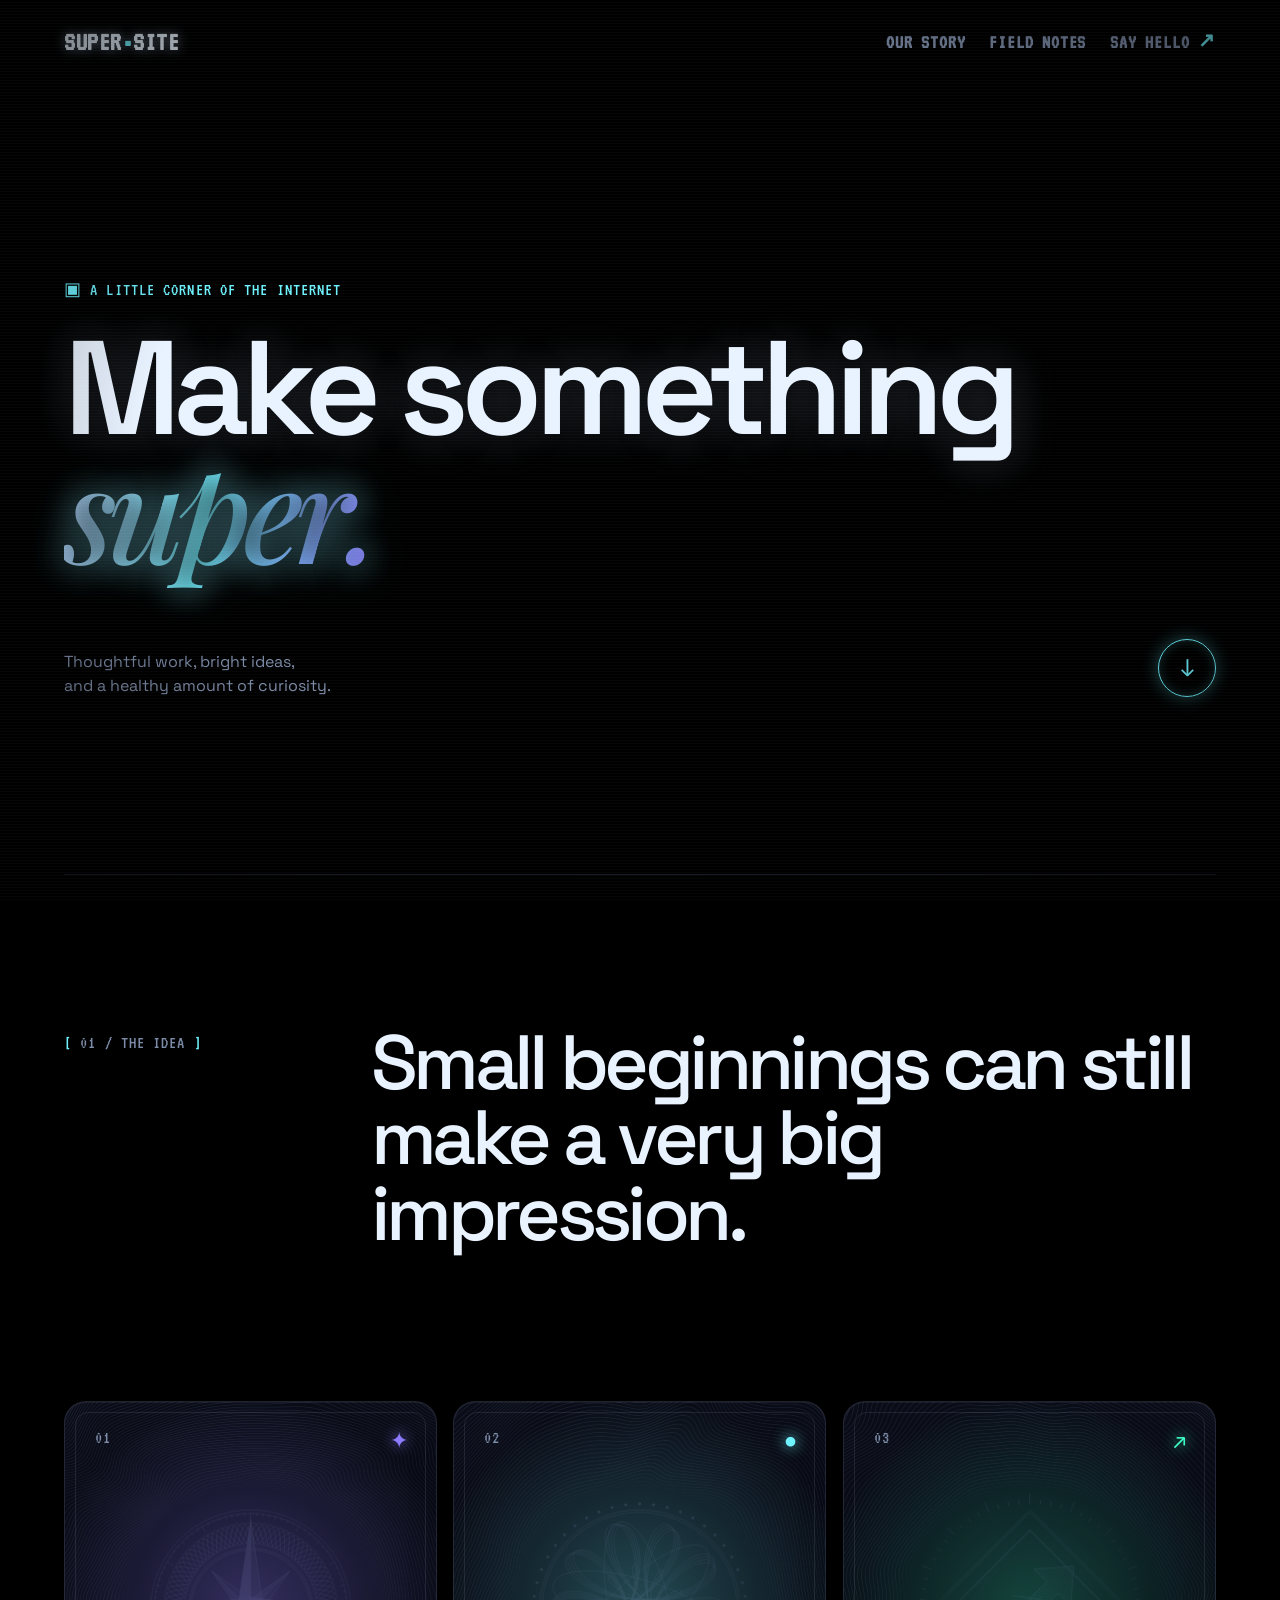
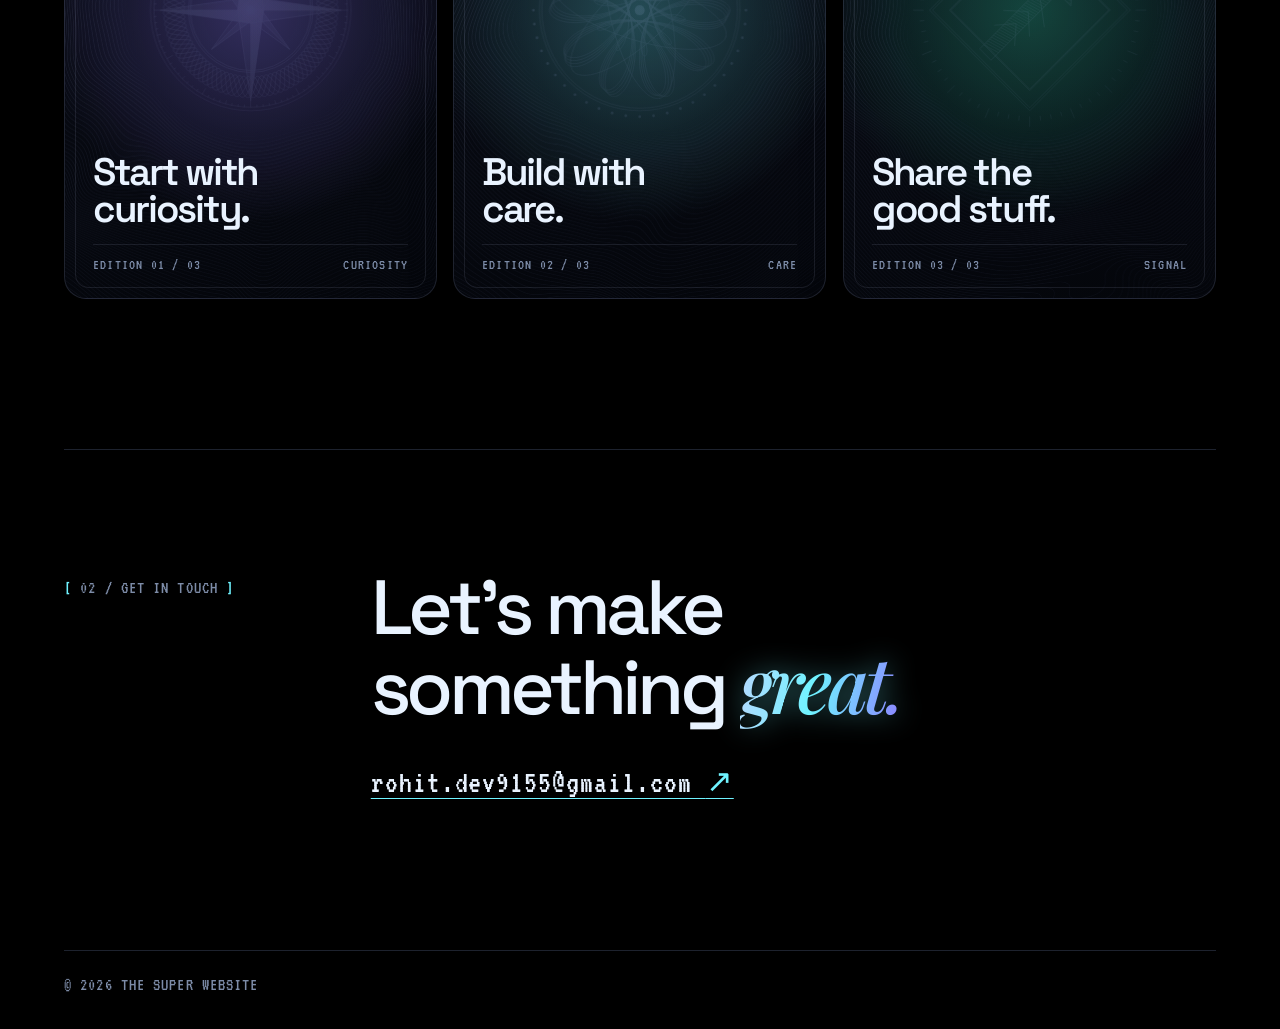
==== commit ccb1f0d8: "Refine creatures, holo cards and nav alignment - Fix "Say hello" sitting low: fallback-font arrow no" ====
--- a/index.html
+++ b/index.html
@@ -5,9 +5,9 @@
     <meta name="viewport" content="width=device-width, initial-scale=1.0" />
     <meta name="description" content="The Super Website — big ideas, made simple." />
     <title>The Super Website</title>
-    <link rel="stylesheet" href="styles.css?v=13" />
-    <script src="scan.js?v=13" defer></script>
-    <script src="holo.js?v=2" defer></script>
+    <link rel="stylesheet" href="styles.css?v=16" />
+    <script src="scan.js?v=14" defer></script>
+    <script src="holo.js?v=5" defer></script>
   </head>
   <body>
     <main>
@@ -36,19 +36,22 @@
       </section>
 
       <section class="cards" aria-label="Highlights">
-        <article class="card coral" data-holo="star">
+        <article class="card coral" data-holo="compass">
           <p>01</p>
           <h3>Start with<br />curiosity.</h3>
+          <div class="card-meta"><span>Edition 01 / 03</span><span>Curiosity</span></div>
           <span>✦</span>
         </article>
-        <article class="card blue" data-holo="orbit">
+        <article class="card blue" data-holo="rosette">
           <p>02</p>
           <h3>Build with<br />care.</h3>
+          <div class="card-meta"><span>Edition 02 / 03</span><span>Care</span></div>
           <span>●</span>
         </article>
         <article class="card yellow" data-holo="arrow">
           <p>03</p>
           <h3>Share the<br />good stuff.</h3>
+          <div class="card-meta"><span>Edition 03 / 03</span><span>Signal</span></div>
           <span>↗</span>
         </article>
       </section>
--- a/styles.css
+++ b/styles.css
@@ -30,7 +30,9 @@
 
 /* ---------- nav ---------- */
 .nav { display: flex; justify-content: space-between; align-items: center; padding: 28px 0; font-weight: 700; position: relative; z-index: 2; }
-.nav-links { display: flex; gap: 24px; }
+.nav-links { display: flex; gap: 24px; align-items: center; }
+/* the ↗ glyph comes from a fallback font with taller metrics; keep it from shifting the line */
+.nav-link span { line-height: 0; display: inline-block; transform: translateY(-.05em); }
 .brand { color: inherit; font-family: var(--hud); font-size: 1.7rem; letter-spacing: .02em; text-decoration: none; text-transform: uppercase; text-shadow: 0 0 12px rgba(188,215,255,.6); }
 .brand span { color: var(--cyan); }
 .nav-link { color: var(--dim); font-family: var(--hud); font-size: 1.25rem; letter-spacing: .04em; text-decoration: none; text-transform: uppercase; transition: color .2s, text-shadow .2s; }
@@ -153,12 +155,36 @@
 /* ---------- holographic damascus cards (holo.js) ---------- */
 .holo-card {
   --mx: 50%; --my: 45%; --px: .5; --py: .5; --hover: 0; --rx: 0deg; --ry: 0deg;
+  --radius: 22px;
+  --pattern: linear-gradient(transparent, transparent); /* until holo.js paints the real mask */
   isolation: isolate;
+  overflow: hidden;
+  border-radius: var(--radius);
+  border: 1px solid rgba(190,205,255,.14);
+  box-shadow: 0 1px 0 rgba(255,255,255,.06) inset, 0 24px 50px -30px rgba(0,0,0,.9);
   transform: perspective(900px) rotateX(var(--rx)) rotateY(var(--ry));
   transition: transform .6s cubic-bezier(.2,.8,.2,1), box-shadow .4s;
 }
-.holo-card.is-active { transition: transform .12s linear, box-shadow .4s; box-shadow: 0 30px 60px -20px rgba(111,243,255,.18); }
-.holo { position: absolute; inset: 0; z-index: -1; pointer-events: none; }
+.holo-card.is-active {
+  transition: transform .12s linear, box-shadow .4s;
+  box-shadow: 0 1px 0 rgba(255,255,255,.1) inset, 0 34px 70px -24px rgba(111,243,255,.22);
+}
+/* inner hairline frame, like a printed trading card */
+.holo-card::before, .holo-card:hover::before {
+  inset: 10px; border-radius: calc(var(--radius) - 9px);
+  border: 1px solid rgba(200,215,255,.1);
+  background: none; filter: none; z-index: 1;
+}
+/* iridescent edge that wakes up under the pointer */
+.holo-card::after {
+  content: ''; position: absolute; inset: 0; border-radius: inherit; padding: 1px; pointer-events: none; z-index: 2;
+  background: conic-gradient(from calc(var(--px) * 360deg) at var(--mx) var(--my),
+    #ff5ec4, #ffb36e, #f6ff7d, #7dffb0, #5ee0ff, #8c7bff, #ff5ec4);
+  -webkit-mask: linear-gradient(#000 0 0) content-box, linear-gradient(#000 0 0);
+  -webkit-mask-composite: xor; mask-composite: exclude;
+  opacity: calc(var(--hover) * .7); transition: opacity .45s;
+}
+.holo { position: absolute; inset: 0; z-index: -1; pointer-events: none; border-radius: inherit; }
 .holo > div {
   position: absolute; inset: 0;
   -webkit-mask-image: var(--pattern); mask-image: var(--pattern);
@@ -182,13 +208,34 @@
 /* soft specular glare (not masked by the pattern) */
 .holo > .holo-glare {
   -webkit-mask-image: none; mask-image: none;
-  background: radial-gradient(circle at var(--mx) var(--my), rgba(255,255,255,.12), transparent 42%);
+  background:
+    radial-gradient(circle at var(--mx) var(--my), rgba(255,255,255,.12), transparent 42%),
+    linear-gradient(115deg, transparent calc(var(--px) * 100% - 22%), rgba(255,255,255,.07) calc(var(--px) * 100%), transparent calc(var(--px) * 100% + 22%));
   mix-blend-mode: screen; opacity: var(--hover); transition: opacity .45s;
 }
-.card.holo-card { justify-content: flex-start; }
+.card.holo-card {
+  aspect-ratio: 3 / 4; padding: 26px 28px;
+  justify-content: flex-start;
+  background: radial-gradient(circle at 50% 42%, var(--tint) 0%, transparent 62%), linear-gradient(170deg, #0a0d18, #04060b);
+}
+.card.holo-card > p { padding-left: 2px; }
 .card.holo-card h3 { margin-top: auto; }
-.card.holo-card > span { position: absolute; top: 22px; right: 25px; font-size: 1.5rem; }
-.note.holo-card { overflow: hidden; }
+.card.holo-card > span { position: absolute; top: 24px; right: 28px; font-size: 1.4rem; }
+.card-meta {
+  display: flex; justify-content: space-between; margin-top: 16px; padding-top: 12px;
+  border-top: 1px solid rgba(200,215,255,.1);
+  color: var(--dim); font-family: var(--hud); font-size: .95rem; letter-spacing: .08em; text-transform: uppercase;
+}
+.card-meta span { align-self: auto; color: inherit; font-size: inherit; text-shadow: none; }
+.note.holo-card { --radius: 26px; }
+@media (max-width: 700px) { .card.holo-card { aspect-ratio: 4 / 5; } }
+.story-cta { border-radius: 26px; overflow: hidden; }
+/* rounded panel gets a rounded inner hairline instead of square corner brackets */
+.story-cta::before {
+  inset: 10px; border-radius: 17px;
+  border: 1px solid rgba(200,215,255,.1);
+  background: none; filter: none;
+}
 @media (prefers-reduced-motion: reduce) { .holo-card { transform: none; } }
 
 footer { border-top: 1px solid var(--line); color: var(--dim); margin: 0 auto; max-width: calc(1320px - 10vw); padding: 24px 0 35px; width: 90vw; }
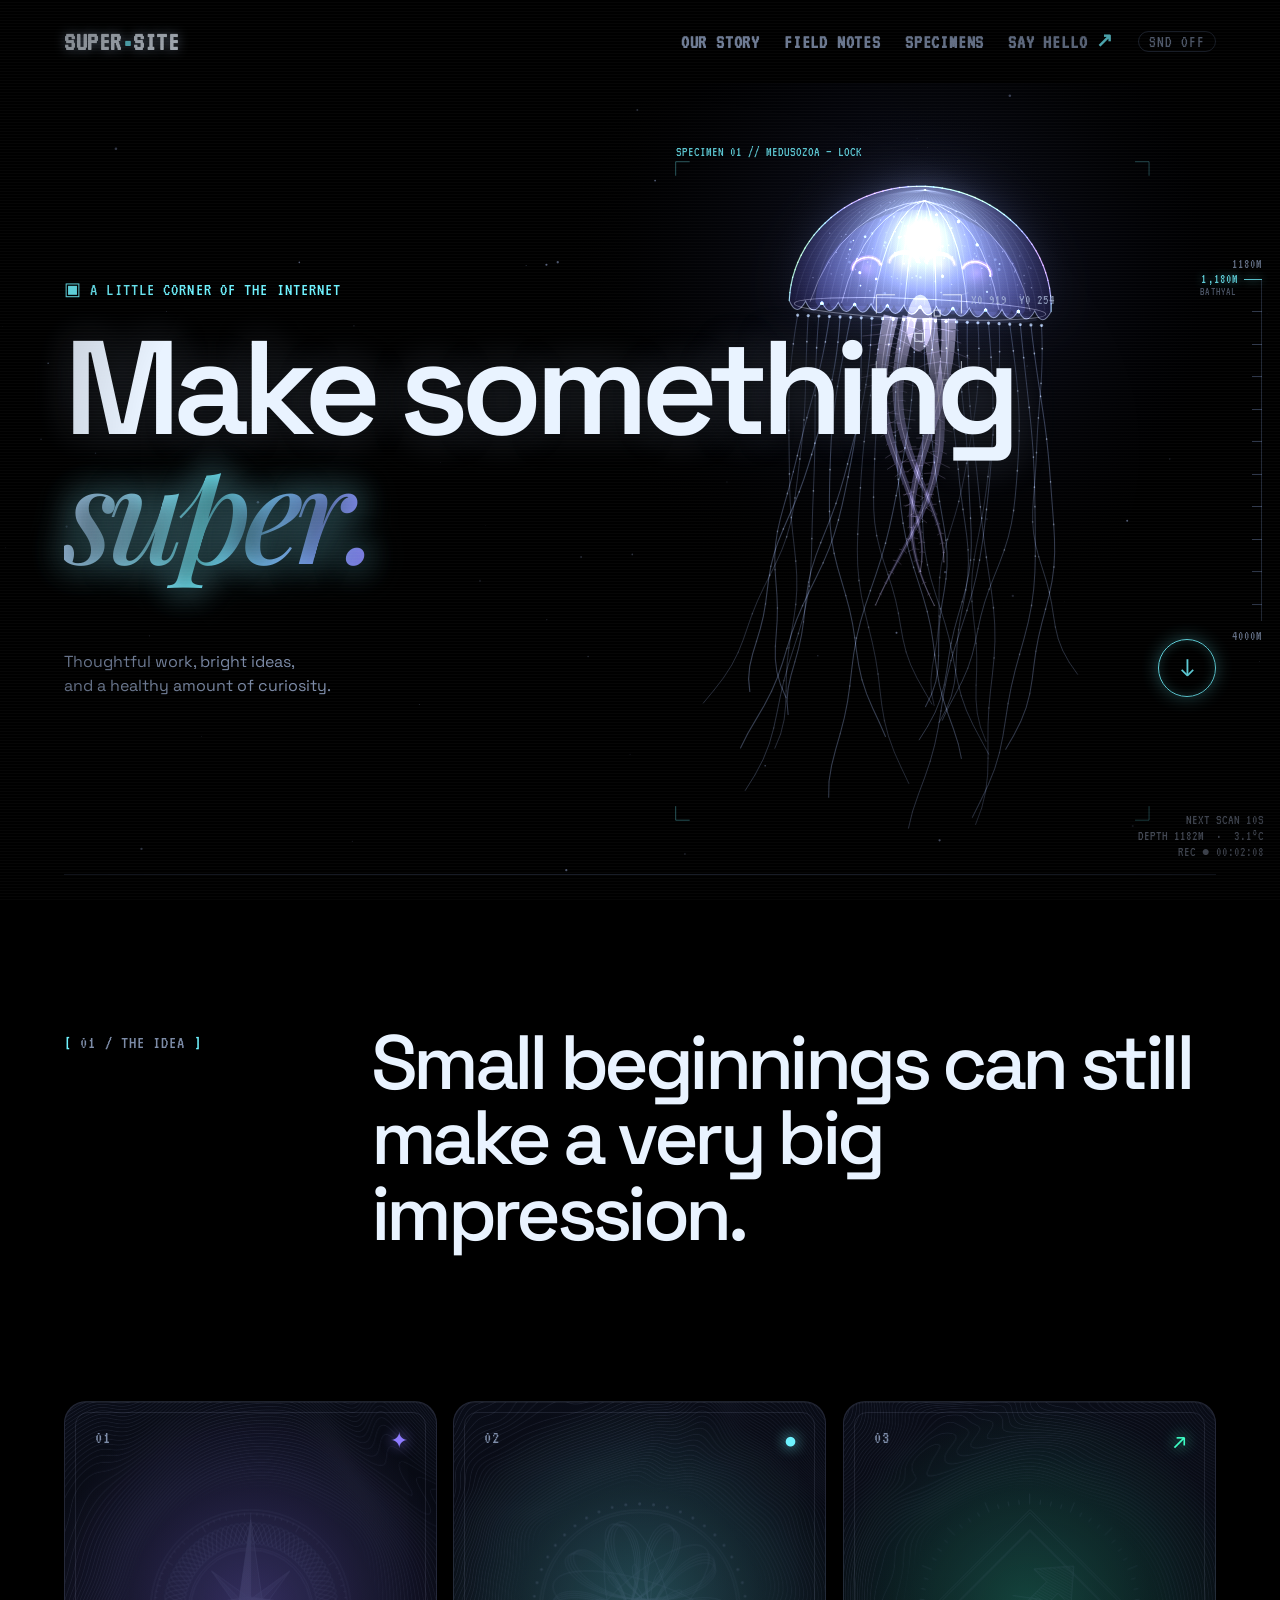
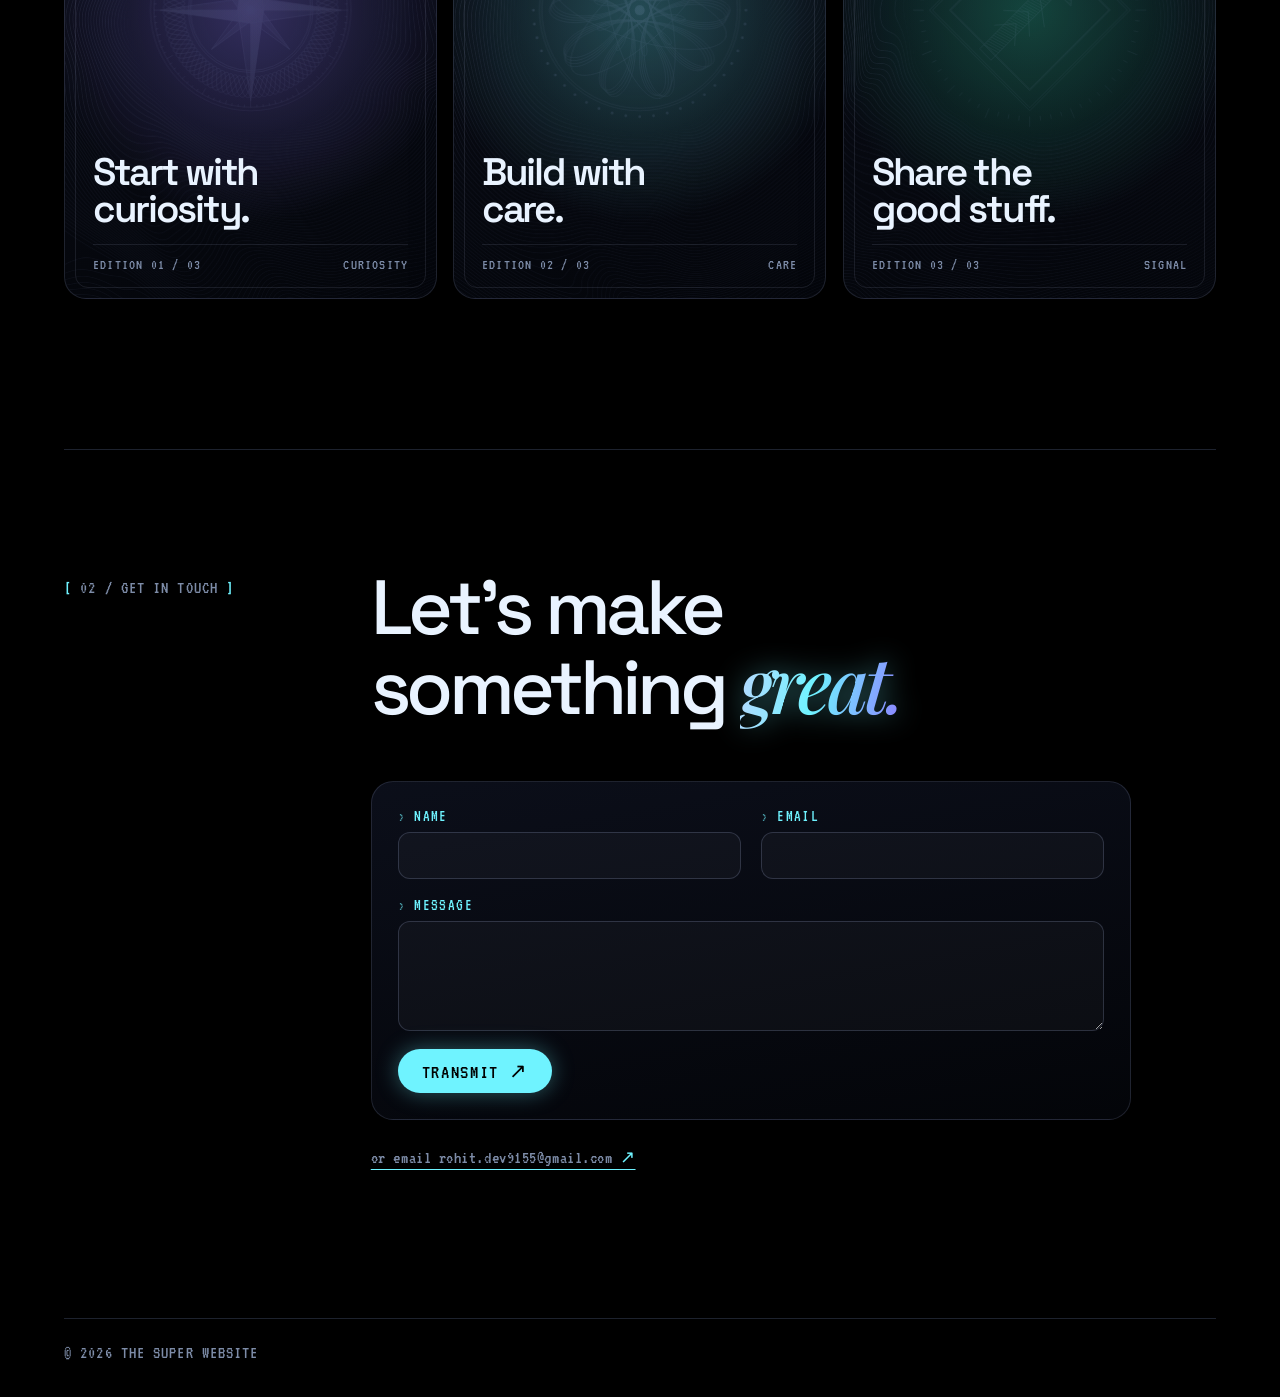
==== commit 97a23c6e: "Add dive, reveals, contact form, specimens page and site polish - Creatures lean toward the pointer;" ====
--- a/index.html
+++ b/index.html
@@ -3,20 +3,47 @@
   <head>
     <meta charset="UTF-8" />
     <meta name="viewport" content="width=device-width, initial-scale=1.0" />
+    <title>The Super Website</title>
     <meta name="description" content="The Super Website — big ideas, made simple." />
-    <title>The Super Website</title>
-    <link rel="stylesheet" href="styles.css?v=16" />
-    <script src="scan.js?v=14" defer></script>
-    <script src="holo.js?v=5" defer></script>
+    <meta name="theme-color" content="#000000" />
+    <link rel="icon" href="favicon.svg" type="image/svg+xml" />
+    <link rel="apple-touch-icon" href="apple-touch-icon.png" />
+    <meta property="og:type" content="website" />
+    <meta property="og:site_name" content="The Super Website" />
+    <meta property="og:title" content="Make something super." />
+    <meta property="og:description" content="The Super Website — big ideas, made simple." />
+    <meta property="og:url" content="https://rohitdevdesigns.github.io/the-super-website/" />
+    <meta property="og:image" content="https://rohitdevdesigns.github.io/the-super-website/og.png" />
+    <meta property="og:image:width" content="1200" />
+    <meta property="og:image:height" content="630" />
+    <meta property="og:image:alt" content="A glowing deep-sea jellyfish under a scanning HUD, beside the words Make something super." />
+    <meta name="twitter:card" content="summary_large_image" />
+    <link rel="stylesheet" href="styles.css?v=19" />
+    <script src="sound.js?v=1" defer></script>
+    <script src="dive.js?v=1" defer></script>
+    <script src="reveal.js?v=1" defer></script>
+    <script src="scan.js?v=17" defer></script>
+    <script src="holo.js?v=6" defer></script>
+    <script src="contact.js?v=1" defer></script>
   </head>
   <body>
+    <div class="boot" id="boot" aria-hidden="true">
+      <div class="boot-inner">
+        <p class="boot-title">Initializing scan</p>
+        <ol class="boot-log"></ol>
+        <div class="boot-bar"><span></span></div>
+      </div>
+    </div>
+    <script src="boot.js?v=1"></script>
     <main>
       <nav class="nav" aria-label="Main navigation">
         <a class="brand" href="#top">super<span>•</span>site</a>
         <div class="nav-links">
           <a class="nav-link" href="story.html">Our story</a>
           <a class="nav-link" href="notes.html">Field notes</a>
+          <a class="nav-link" href="specimens.html">Specimens</a>
           <a class="nav-link" href="#hello">Say hello <span aria-hidden="true">↗</span></a>
+          <button class="snd-toggle" type="button" aria-pressed="false" title="Sound effects">SND <span>OFF</span></button>
         </div>
       </nav>
 
@@ -58,8 +85,28 @@
 
       <section class="hello" id="hello">
         <p class="section-label">02 / Get in touch</p>
-        <h2>Let’s make<br />something <em>great.</em></h2>
-        <a class="email" href="mailto:rohit.dev9155@gmail.com">rohit.dev9155@gmail.com <span>↗</span></a>
+        <div class="hello-body">
+          <h2>Let’s make<br />something <em>great.</em></h2>
+          <form class="contact-form" data-endpoint="" data-mailto="rohit.dev9155@gmail.com" novalidate>
+            <div class="field">
+              <label for="cf-name">Name</label>
+              <input id="cf-name" name="name" autocomplete="name" required />
+            </div>
+            <div class="field">
+              <label for="cf-email">Email</label>
+              <input id="cf-email" name="email" type="email" autocomplete="email" required />
+            </div>
+            <div class="field field-wide">
+              <label for="cf-msg">Message</label>
+              <textarea id="cf-msg" name="message" rows="4" required></textarea>
+            </div>
+            <div class="form-foot">
+              <button type="submit">Transmit <span aria-hidden="true">↗</span></button>
+              <p class="form-status" role="status" aria-live="polite"></p>
+            </div>
+          </form>
+          <a class="email" href="mailto:rohit.dev9155@gmail.com">or email rohit.dev9155@gmail.com <span>↗</span></a>
+        </div>
       </section>
     </main>
     <footer>© 2026 The Super Website</footer>
--- a/styles.css
+++ b/styles.css
@@ -256,3 +256,153 @@
   html { scroll-behavior: auto; }
   .round-link { animation: none; }
 }
+
+/* =========================================================
+   Dive layer + depth gauge (dive.js)
+   ========================================================= */
+.dive-layer { position: fixed; inset: 0; width: 100vw; height: 100vh; z-index: -1; pointer-events: none; }
+.depth-gauge {
+  position: fixed; right: 18px; top: 50%; transform: translateY(-50%); z-index: 40;
+  display: flex; flex-direction: column; align-items: flex-end; gap: 8px;
+  font-family: var(--hud); font-size: .85rem; letter-spacing: .08em; color: var(--dim); pointer-events: none;
+}
+.dg-rail {
+  position: relative; width: 10px; height: 38vh;
+  background: repeating-linear-gradient(to bottom, rgba(160,190,255,.35) 0 1px, transparent 1px 9.5%);
+  border-right: 1px solid rgba(160,190,255,.25);
+}
+.dg-mark { position: absolute; right: -1px; transform: translateY(-50%); display: flex; align-items: center; gap: 6px; transition: top .15s linear; }
+.dg-mark::before { content: ''; order: 2; width: 18px; height: 1px; background: var(--cyan); box-shadow: 0 0 8px var(--cyan); }
+.dg-mark b { order: 1; font-weight: 400; color: var(--cyan); text-shadow: 0 0 8px rgba(111,243,255,.6); white-space: nowrap; }
+.dg-mark i { position: absolute; right: 26px; top: 14px; font-style: normal; font-size: .7rem; white-space: nowrap; opacity: .7; }
+@media (max-width: 1100px) { .depth-gauge { display: none; } }
+
+/* =========================================================
+   Reveals (reveal.js)
+   ========================================================= */
+.rv {
+  opacity: 0; translate: 0 22px; filter: blur(6px);
+  transition: opacity .9s ease, translate .9s cubic-bezier(.2,.8,.2,1), filter .9s ease;
+  transition-delay: var(--rv-delay, 0ms);
+}
+.rv.rv-in { opacity: 1; translate: 0 0; filter: none; }
+.lockable { position: relative; }
+.lockable::after {
+  content: ''; position: absolute; inset: -14px; pointer-events: none; opacity: 0;
+  --c: var(--cyan); --s: 16px;
+  background:
+    linear-gradient(var(--c), var(--c)) top left / var(--s) 1px, linear-gradient(var(--c), var(--c)) top left / 1px var(--s),
+    linear-gradient(var(--c), var(--c)) top right / var(--s) 1px, linear-gradient(var(--c), var(--c)) top right / 1px var(--s),
+    linear-gradient(var(--c), var(--c)) bottom left / var(--s) 1px, linear-gradient(var(--c), var(--c)) bottom left / 1px var(--s),
+    linear-gradient(var(--c), var(--c)) bottom right / var(--s) 1px, linear-gradient(var(--c), var(--c)) bottom right / 1px var(--s);
+  background-repeat: no-repeat;
+  filter: drop-shadow(0 0 4px var(--c));
+}
+.lockable.locked-on::after { animation: lock-on 1.4s cubic-bezier(.2,.8,.2,1) forwards; }
+@keyframes lock-on {
+  0% { inset: -60px; opacity: 0; }
+  35% { inset: -14px; opacity: .9; }
+  55% { opacity: .3; } 65% { opacity: .9; }
+  100% { inset: -14px; opacity: 0; }
+}
+
+/* =========================================================
+   Contact form (contact.js)
+   ========================================================= */
+.hello-body { grid-column: 2; }
+.hello .email { display: inline-block; margin-top: 26px; font-size: 1.15rem; color: var(--dim); }
+.contact-form {
+  display: grid; grid-template-columns: 1fr 1fr; gap: 18px 20px; margin-top: 56px; max-width: 760px;
+  padding: 26px; border: 1px solid rgba(190,205,255,.14); border-radius: 22px;
+  background: linear-gradient(170deg, rgba(14,18,32,.8), rgba(4,6,11,.8));
+}
+.field { display: flex; flex-direction: column; gap: 8px; }
+.field-wide { grid-column: 1 / -1; }
+.field label { font-family: var(--hud); font-size: 1.05rem; letter-spacing: .08em; text-transform: uppercase; color: var(--cyan); }
+.field label::before { content: '› '; opacity: .6; }
+.field input, .field textarea {
+  width: 100%; font: inherit; font-size: 1rem; color: var(--ink);
+  background: rgba(255,255,255,.03); border: 1px solid rgba(190,205,255,.18); border-radius: 12px;
+  padding: 12px 14px; outline: none; resize: vertical; transition: border-color .2s, box-shadow .2s, background .2s;
+}
+.field input:focus, .field textarea:focus { border-color: var(--cyan); box-shadow: 0 0 0 3px rgba(111,243,255,.15), 0 0 18px rgba(111,243,255,.15); background: rgba(111,243,255,.04); }
+.form-foot { grid-column: 1 / -1; display: flex; align-items: center; gap: 18px; flex-wrap: wrap; }
+.form-foot button {
+  font-family: var(--hud); font-size: 1.3rem; letter-spacing: .08em; text-transform: uppercase; cursor: pointer;
+  color: #000; background: var(--cyan); border: 0; border-radius: 999px; padding: 10px 24px;
+  box-shadow: 0 0 22px rgba(111,243,255,.35); transition: transform .2s, box-shadow .2s;
+}
+.form-foot button:hover { transform: translateY(-1px); box-shadow: 0 0 34px rgba(111,243,255,.55); }
+.form-foot button:focus-visible { outline: 2px solid #fff; outline-offset: 3px; }
+.form-foot button:disabled { opacity: .5; cursor: progress; }
+.form-status { margin: 0; font-family: var(--hud); font-size: 1.05rem; letter-spacing: .06em; color: var(--dim); }
+.form-status[data-kind="ok"] { color: var(--aqua); }
+.form-status[data-kind="error"] { color: #ff8fa3; }
+
+/* =========================================================
+   Specimen index page
+   ========================================================= */
+.specimens-hero { padding: 10vh 0 6vh; border-bottom: 1px solid var(--line); }
+.specimens-hero h1 { margin-top: 30px; }
+.specimens-hero > p:last-child { color: var(--dim); font-size: 1.15rem; line-height: 1.45; margin: 40px 0 0 auto; max-width: 380px; }
+.specimen-grid { display: grid; grid-template-columns: 1fr 1fr; gap: 18px; padding: 80px 0 130px; }
+.specimen {
+  border: 1px solid rgba(190,205,255,.14); border-radius: 26px; overflow: hidden;
+  background: linear-gradient(170deg, #0a0d18, #04060b);
+}
+.scan.mini { position: relative; left: auto; top: auto; transform: none; width: 100%; height: 440px; z-index: auto; display: block; }
+.specimen-body { padding: 22px 26px 28px; border-top: 1px solid rgba(190,205,255,.1); }
+.specimen-body h2 { font-size: clamp(2rem, 3.4vw, 3.2rem); margin-top: 18px; }
+.specimen-log { color: var(--dim); line-height: 1.5; margin: 14px 0 0; max-width: 460px; }
+.specimen-stats { display: grid; grid-template-columns: 1fr 1fr; gap: 12px; margin: 22px 0 0; }
+.specimen-stats div { border-top: 1px solid rgba(190,205,255,.12); padding-top: 10px; }
+.specimen-stats dt { font-family: var(--hud); font-size: .95rem; letter-spacing: .08em; text-transform: uppercase; color: var(--cyan); }
+.specimen-stats dd { margin: 4px 0 0; color: var(--ink); }
+
+/* =========================================================
+   Boot screen (boot.js)
+   ========================================================= */
+.boot {
+  position: fixed; inset: 0; z-index: 1000; background: #000; display: grid; place-items: center;
+  font-family: var(--hud); color: var(--dim); letter-spacing: .08em; text-transform: uppercase;
+  transition: opacity .55s ease, filter .55s ease;
+}
+.boot.boot-out { opacity: 0; filter: blur(8px); pointer-events: none; }
+.boot-inner { width: min(360px, 80vw); }
+.boot-title { margin: 0 0 18px; color: var(--cyan); font-size: 1.4rem; text-shadow: 0 0 10px rgba(111,243,255,.6); }
+.boot-title::after { content: '_'; animation: blink 1s steps(1) infinite; }
+@keyframes blink { 50% { opacity: 0; } }
+.boot-log { list-style: none; margin: 0 0 18px; padding: 0; font-size: 1.05rem; min-height: 6.4em; }
+.boot-log li { display: flex; align-items: baseline; gap: 8px; animation: boot-line .25s ease both; }
+.boot-log i { flex: 1; border-bottom: 1px dotted rgba(160,190,255,.3); }
+.boot-log b { font-weight: 400; color: var(--aqua); }
+@keyframes boot-line { from { opacity: 0; transform: translateX(-6px); } }
+.boot-bar { height: 2px; background: rgba(160,190,255,.15); overflow: hidden; }
+.boot-bar span { display: block; height: 100%; width: 4%; background: var(--cyan); box-shadow: 0 0 10px var(--cyan); transition: width .35s ease; }
+
+/* =========================================================
+   Sound toggle
+   ========================================================= */
+.snd-toggle {
+  font-family: var(--hud); font-size: 1.05rem; letter-spacing: .06em; color: var(--dim); cursor: pointer; white-space: nowrap;
+  background: none; border: 1px solid rgba(160,190,255,.25); border-radius: 999px; padding: 2px 10px 1px;
+  transition: color .2s, border-color .2s, box-shadow .2s;
+}
+.snd-toggle:hover { color: var(--ink); }
+.snd-toggle.is-on { color: var(--cyan); border-color: var(--cyan); box-shadow: 0 0 12px rgba(111,243,255,.35); }
+.snd-toggle:focus-visible { outline: 2px solid var(--cyan); outline-offset: 2px; }
+
+@media (max-width: 700px) {
+  .nav { flex-wrap: wrap; row-gap: 14px; }
+  .nav-links { width: 100%; flex-wrap: wrap; justify-content: flex-start; gap: 8px 16px; }
+  .nav-link { font-size: .95rem; }
+  .snd-toggle { font-size: .9rem; padding: 1px 8px 0; }
+  .hello-body { grid-column: auto; }
+  .contact-form { grid-template-columns: 1fr; margin-top: 40px; padding: 20px; }
+  .specimen-grid { grid-template-columns: 1fr; padding: 50px 0 80px; }
+  .scan.mini { height: 380px; }
+}
+@media (prefers-reduced-motion: reduce) {
+  .rv { opacity: 1; translate: none; filter: none; }
+  .boot-title::after { animation: none; }
+}
